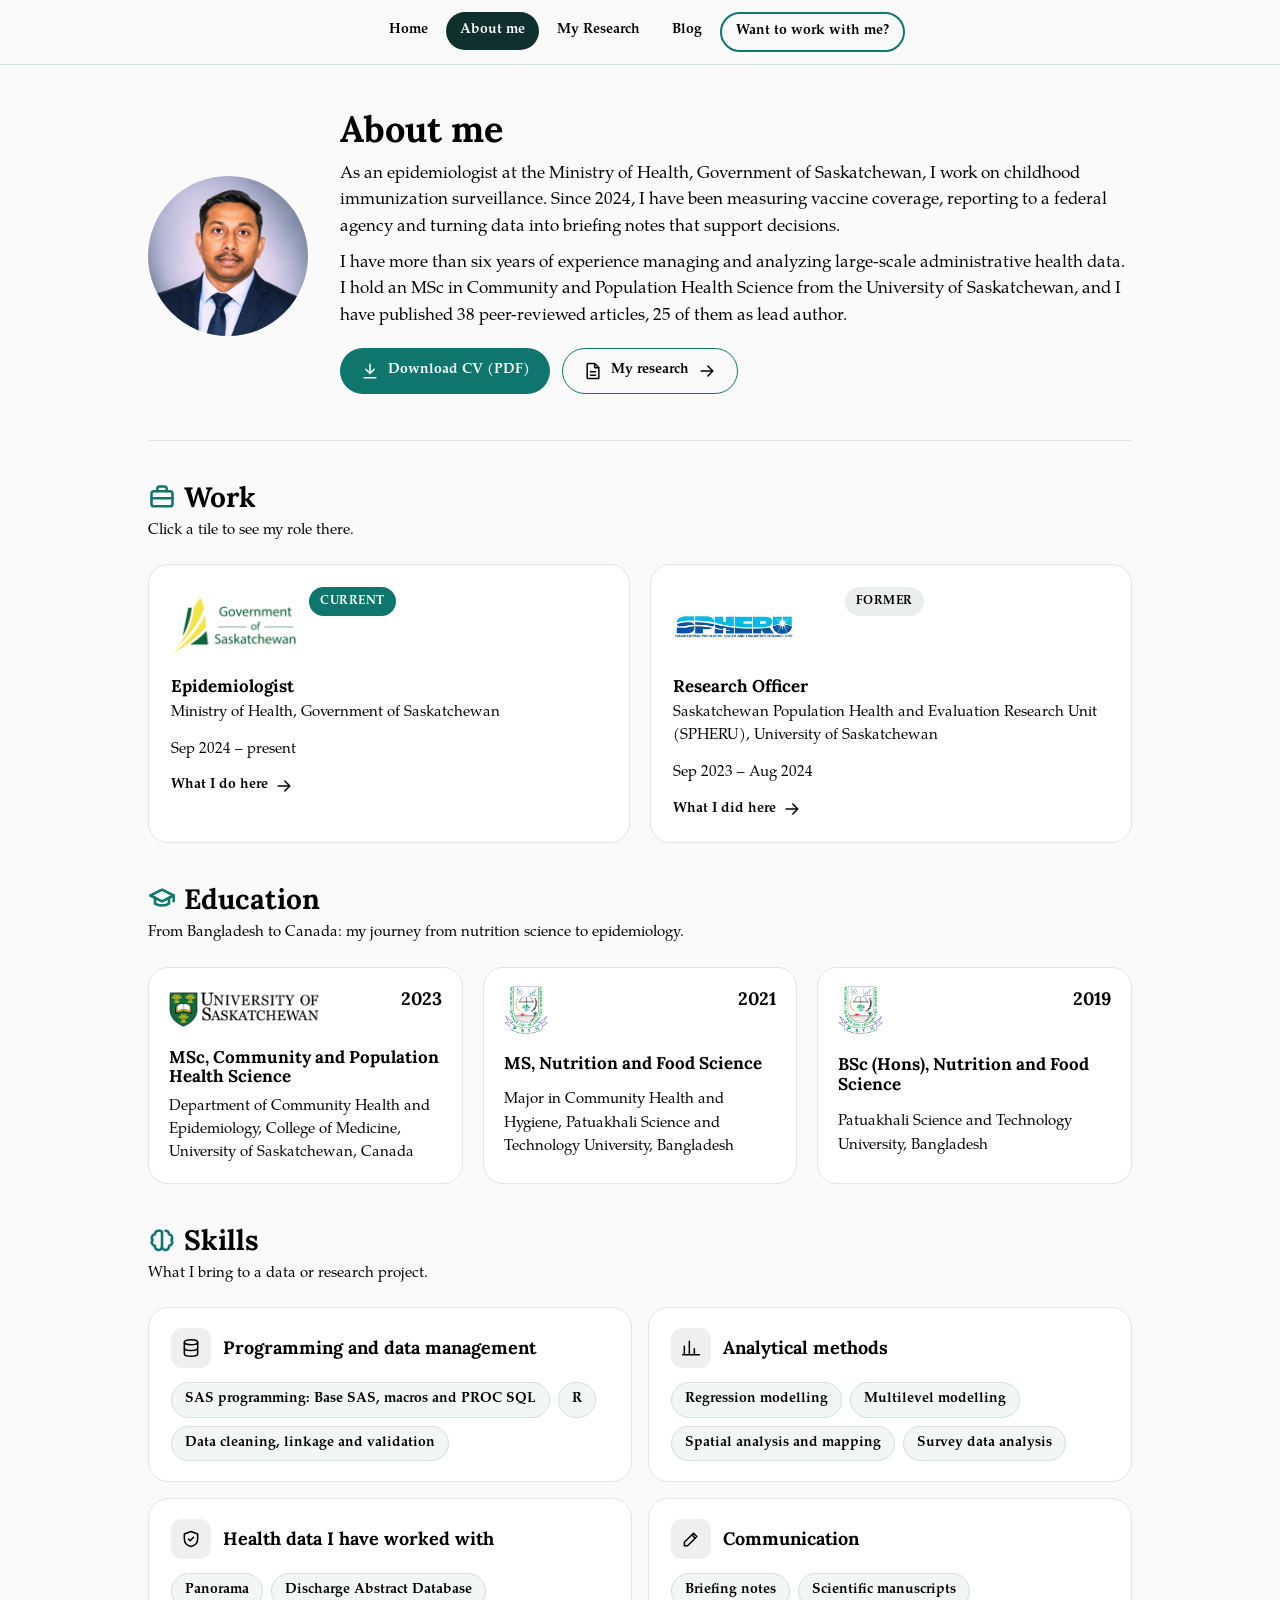
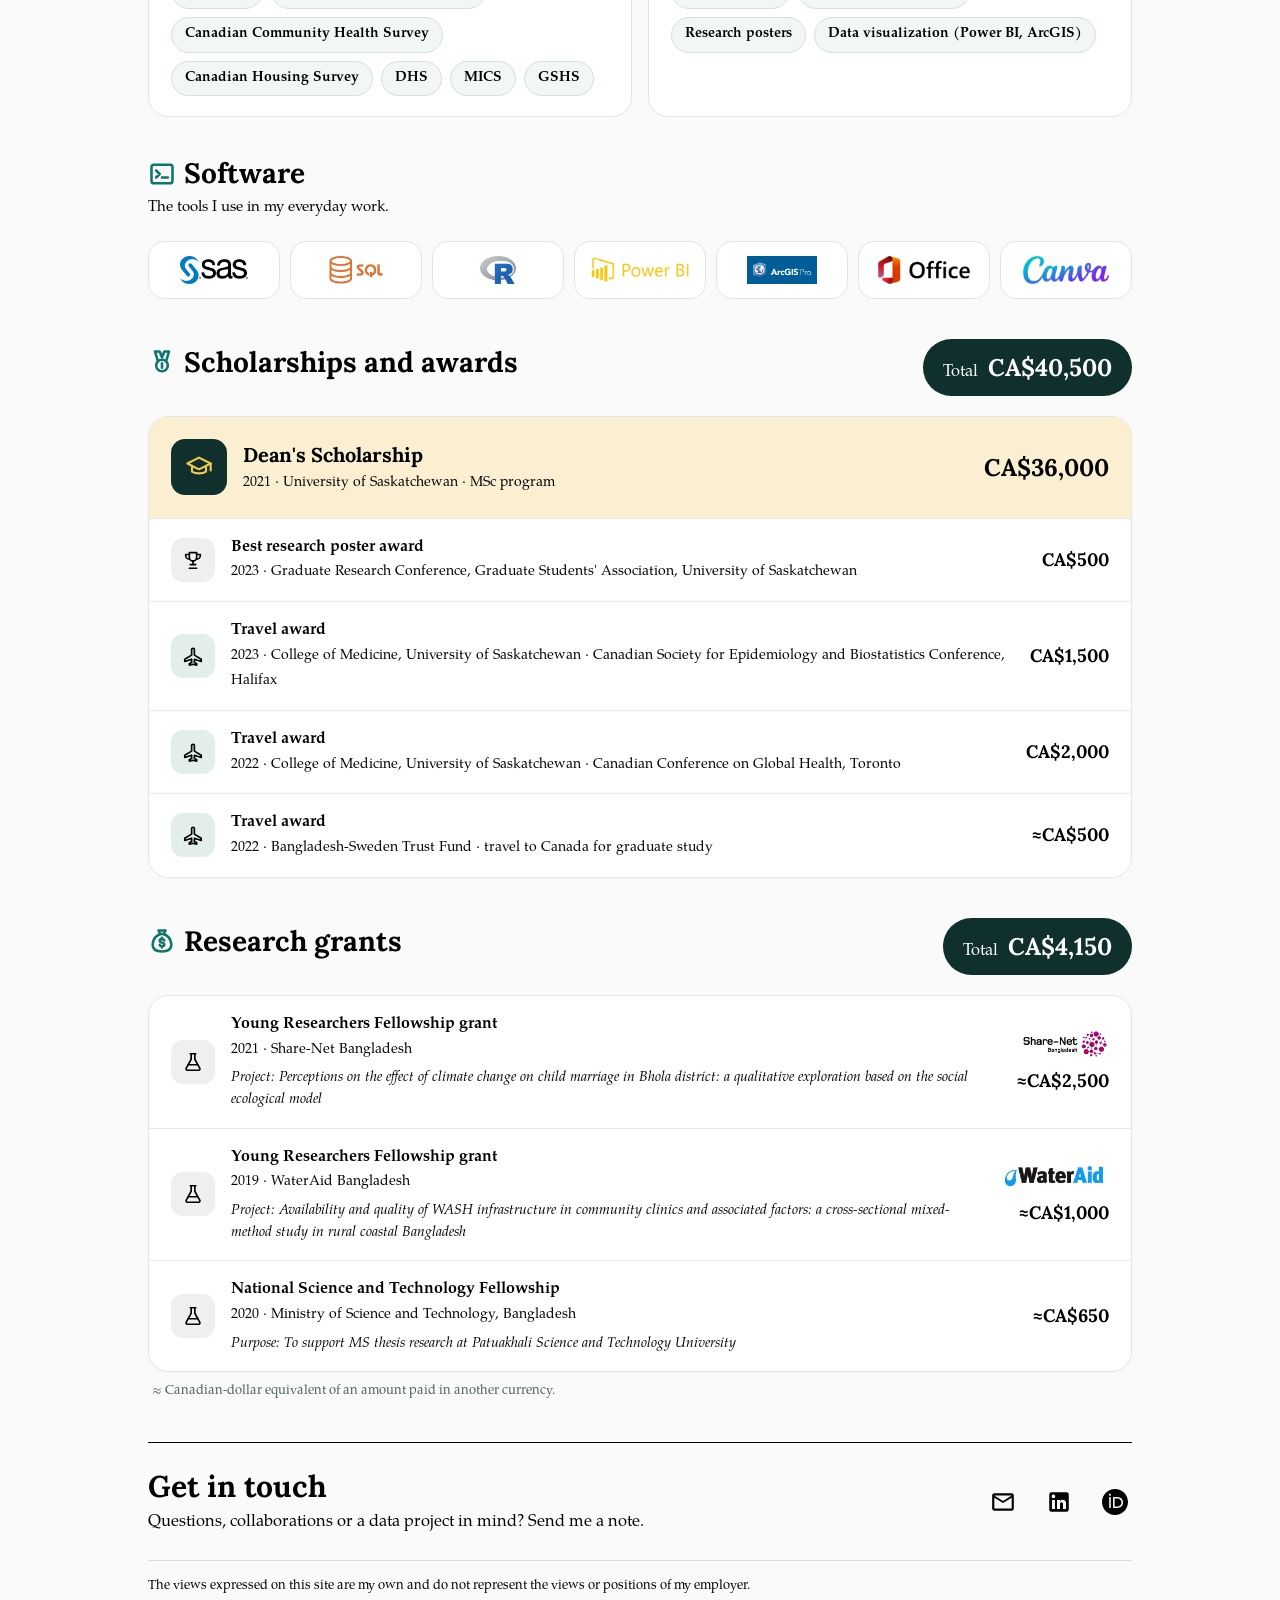
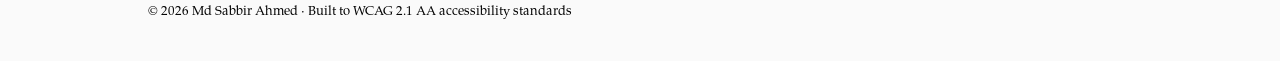
==== about.html @ c6f77a42 "Site-wide text font: Palatino-style (TeX Gyre Pagella, self-hosted); headings stay Lora Co-Authored-" ====
<!doctype html>
<html lang="en">
<head>
<meta charset="utf-8">
<meta name="viewport" content="width=device-width, initial-scale=1">
<title>About me | Md Sabbir Ahmed</title>
<meta name="description" content="About Md Sabbir Ahmed, epidemiologist: education at the University of Saskatchewan, work in public health, skills in SAS and R, awards and grants.">
<link rel="icon" type="image/png" sizes="32x32" href="images/favicon-32.png">
<link rel="apple-touch-icon" href="images/apple-touch-icon.png">
<meta property="og:type" content="website">
<meta property="og:site_name" content="Md Sabbir Ahmed">
<meta property="og:title" content="About me | Md Sabbir Ahmed">
<meta property="og:description" content="About Md Sabbir Ahmed, epidemiologist: education at the University of Saskatchewan, work in public health, skills in SAS and R, awards and grants.">
<meta property="og:image" content="https://episabbir.ca/images/og-card.png">
<meta property="og:image:secure_url" content="https://episabbir.ca/images/og-card.png">
<meta property="og:image:type" content="image/png">
<meta property="og:image:width" content="1200">
<meta property="og:image:height" content="630">
<meta property="og:image:alt" content="About me | Md Sabbir Ahmed">
<meta name="twitter:image" content="https://episabbir.ca/images/og-card.png">
<meta property="og:url" content="https://episabbir.ca/about">
<link rel="canonical" href="https://episabbir.ca/about">
<meta name="twitter:card" content="summary_large_image">
<link rel="stylesheet" href="css/style.css?v=1795467310">
</head>
<body>
<nav class="site-nav" aria-label="Main"><div class="nav-bar"><span class="nav-here">About me</span><button class="menu-toggle" type="button" aria-expanded="false" aria-controls="main-menu"><svg class="icon" viewBox="0 0 24 24" aria-hidden="true"><path d="M4 7h16M4 12h16M4 17h16"/></svg>Menu</button></div><ul id="main-menu"><li><a href="index.html">Home</a></li><li><a href="about.html" aria-current="page">About me</a></li><li><a href="research.html">My Research</a></li><li><a href="blog.html">Blog</a></li><li><a href="work.html" class="cta">Want to work with me?</a></li></ul></nav>
<main>
<div class="wrap">
<section class="summary" aria-labelledby="about-title">
<img src="images/headshot-about.jpg?v=1795467310" alt="Md Sabbir Ahmed">
<div class="summary-text">
<h1 id="about-title">About me</h1>
<p>As an epidemiologist at the Ministry of Health, Government of Saskatchewan, I work on childhood immunization surveillance. Since 2024, I have been measuring vaccine coverage, reporting to a federal agency and turning data into briefing notes that support decisions.</p>
<p>I have more than six years of experience managing and analyzing large-scale administrative health data. I hold an MSc in Community and Population Health Science from the University of Saskatchewan, and I have published 38 peer-reviewed articles, 25 of them as lead author.</p>
<p class="about-btns" style="margin-top:18px"><a class="btn btn-primary" href="files/Md_Sabbir_Ahmed_CV.pdf?v=1795467310" target="_blank" rel="noopener"><svg class="icon" viewBox="0 0 24 24" aria-hidden="true"><path d="M12 4v11M7 10l5 5 5-5M5 20h14"/></svg> Download CV (PDF)</a> <a class="btn btn-outline" href="research.html"><svg class="icon" viewBox="0 0 24 24" aria-hidden="true"><path d="M14 3H6a1 1 0 0 0-1 1v16a1 1 0 0 0 1 1h12a1 1 0 0 0 1-1V8z"/><path d="M14 3v5h5M9 13h6M9 17h6"/></svg> My research <svg class="icon" viewBox="0 0 24 24" aria-hidden="true"><path d="M5 12h14M13 6l6 6-6 6"/></svg></a></p>
</div>
</section>

<section class="section" aria-labelledby="work-title">
<h2 class="section-title brand-title" id="work-title"><svg class="icon" viewBox="0 0 24 24" aria-hidden="true"><rect x="3" y="7" width="18" height="13" rx="2"/><path d="M8 7V5a2 2 0 0 1 2-2h4a2 2 0 0 1 2 2v2"/><path d="M3 13h18"/></svg>Work</h2>
<p class="section-sub">Click a tile to see my role there.</p>
<div class="grid" style="grid-template-columns:repeat(auto-fill,minmax(min(340px,100%),1fr))"><button class="tile" type="button" data-open="dlg-moh">
<div class="tile-top"><span class="logo edu-logo"><span class="fallback">SK</span><img src="images/logos/gov-sk.png" alt="" onerror="this.remove()"></span><span class="status now">Current</span></div>
<div><h3>Epidemiologist</h3><p class="meta" style="margin-top:4px">Ministry of Health, Government of Saskatchewan</p></div>
<p class="meta">Sep 2024 – present</p>
<span class="hint">What I do here <svg class="icon" viewBox="0 0 24 24" aria-hidden="true"><path d="M5 12h14M13 6l6 6-6 6"/></svg></span>
</button><button class="tile" type="button" data-open="dlg-spheru">
<div class="tile-top"><span class="logo edu-logo"><span class="fallback">SPHERU</span><img src="images/logos/spheru.png" alt="" onerror="this.remove()"></span><span class="status past">Former</span></div>
<div><h3>Research Officer</h3><p class="meta" style="margin-top:4px">Saskatchewan Population Health and Evaluation Research Unit (SPHERU), University of Saskatchewan</p></div>
<p class="meta">Sep 2023 – Aug 2024</p>
<span class="hint">What I did here <svg class="icon" viewBox="0 0 24 24" aria-hidden="true"><path d="M5 12h14M13 6l6 6-6 6"/></svg></span>
</button></div>
<dialog id="dlg-moh" aria-labelledby="dlg-moh-t">
<div class="dlg-head"><span class="logo edu-logo dlg-logo"><span class="fallback">SK</span><img src="images/logos/gov-sk.png" alt="" onerror="this.remove()"></span><div><h3 id="dlg-moh-t">Epidemiologist</h3><p>Ministry of Health, Government of Saskatchewan</p></div>
<button class="dlg-close" type="button" data-close aria-label="Close"><svg class="icon" viewBox="0 0 24 24" aria-hidden="true"><path d="M6 6l12 12M18 6 6 18"/></svg></button></div>
<div class="dlg-body"><h4>What I do</h4><ul class="duties"><li><span class="ico"><svg class="icon" viewBox="0 0 24 24" aria-hidden="true"><ellipse cx="12" cy="5" rx="8" ry="3"/><path d="M4 5v14c0 1.7 3.6 3 8 3s8-1.3 8-3V5"/><path d="M4 12c0 1.7 3.6 3 8 3s8-1.3 8-3"/></svg></span><span>Analyze administrative health data from Panorama and other databases, such as the Discharge Abstract Database, for surveillance and reporting in SAS.</span></li><li><span class="ico"><svg class="icon" viewBox="0 0 24 24" aria-hidden="true"><path d="M14 3H6a1 1 0 0 0-1 1v16a1 1 0 0 0 1 1h12a1 1 0 0 0 1-1V8z"/><path d="M14 3v5h5M9 13h6M9 17h6"/></svg></span><span>Write briefing notes and reports on immunization coverage for vaccine-preventable diseases, and submit data to a federal agency.</span></li><li><span class="ico"><svg class="icon" viewBox="0 0 24 24" aria-hidden="true"><path d="M21 12a8 8 0 0 1-11.6 7.1L4 20l1-4.6A8 8 0 1 1 21 12z"/></svg></span><span>Handle data requests from the Minister&#x27;s office, media and external partners.</span></li><li><span class="ico"><svg class="icon" viewBox="0 0 24 24" aria-hidden="true"><path d="M10 13a5 5 0 0 0 7 0l3-3a5 5 0 0 0-7-7l-1 1"/><path d="M14 11a5 5 0 0 0-7 0l-3 3a5 5 0 0 0 7 7l1-1"/></svg></span><span>Oversee external research projects: data extraction, data linkage, data sharing agreements and guidance for data analysts.</span></li><li><span class="ico"><svg class="icon" viewBox="0 0 24 24" aria-hidden="true"><path d="M12 3 4 6v6c0 5 3.5 8 8 9 4.5-1 8-4 8-9V6z"/><path d="m9 12 2 2 4-4"/></svg></span><span>Support the Communicable Disease team with immunization surveillance during public health events and emergencies.</span></li><li><span class="ico"><svg class="icon" viewBox="0 0 24 24" aria-hidden="true"><circle cx="9" cy="8" r="3.5"/><path d="M2.5 20a6.5 6.5 0 0 1 13 0"/><path d="M16 4.5a3.5 3.5 0 0 1 0 7M21.5 20a6.5 6.5 0 0 0-4-6"/></svg></span><span>Lead and work with multidisciplinary teams to deliver the branch&#x27;s workplan.</span></li></ul></div>
</dialog><dialog id="dlg-spheru" aria-labelledby="dlg-spheru-t">
<div class="dlg-head"><span class="logo edu-logo dlg-logo"><span class="fallback">SPHERU</span><img src="images/logos/spheru.png" alt="" onerror="this.remove()"></span><div><h3 id="dlg-spheru-t">Research Officer</h3><p>Saskatchewan Population Health and Evaluation Research Unit (SPHERU), University of Saskatchewan</p></div>
<button class="dlg-close" type="button" data-close aria-label="Close"><svg class="icon" viewBox="0 0 24 24" aria-hidden="true"><path d="M6 6l12 12M18 6 6 18"/></svg></button></div>
<div class="dlg-body"><h4>What I did</h4><ul class="duties"><li><span class="ico"><svg class="icon" viewBox="0 0 24 24" aria-hidden="true"><path d="M4 20V10M10 20V4M16 20v-7M22 20H2"/></svg></span><span>Analyzed survey data and shared findings with researchers, policymakers and the public.</span></li><li><span class="ico"><svg class="icon" viewBox="0 0 24 24" aria-hidden="true"><path d="M4 20h4L19 9l-4-4L4 16z"/><path d="m13 7 4 4"/></svg></span><span>Wrote manuscripts, reports, research briefs and posters.</span></li><li><span class="ico"><svg class="icon" viewBox="0 0 24 24" aria-hidden="true"><path d="M3 11 12 4l9 7"/><path d="M5 10v10h14V10"/></svg></span><span>Analyzed Canadian Housing Survey data in Statistics Canada&#x27;s Research Data Centre, including access, security and vetting requests.</span></li><li><span class="ico"><svg class="icon" viewBox="0 0 24 24" aria-hidden="true"><circle cx="12" cy="12" r="9"/><path d="M3 12h18M12 3c3 3 3 15 0 18M12 3c-3 3-3 15 0 18"/></svg></span><span>Analyzed Mozambique Demographic and Health Survey data for a maternal health project.</span></li><li><span class="ico"><svg class="icon" viewBox="0 0 24 24" aria-hidden="true"><circle cx="12" cy="12" r="9"/><path d="M15 9.5c-.5-1-1.6-1.5-3-1.5-1.7 0-3 .8-3 2s1.3 1.7 3 2 3 .8 3 2-1.3 2-3 2c-1.4 0-2.5-.5-3-1.5M12 6v12"/></svg></span><span>Helped write and submit a CIHR grant application.</span></li><li><span class="ico"><svg class="icon" viewBox="0 0 24 24" aria-hidden="true"><circle cx="9" cy="8" r="3.5"/><path d="M2.5 20a6.5 6.5 0 0 1 13 0"/><path d="M16 4.5a3.5 3.5 0 0 1 0 7M21.5 20a6.5 6.5 0 0 0-4-6"/></svg></span><span>Led a working group and helped steer research decisions with a multidisciplinary team.</span></li></ul><h4>Projects</h4><div style="display:flex;flex-wrap:wrap;gap:8px"><span class="pill pill-blue">Building Back Better</span><span class="pill pill-blue">People, Places, Policies and Prospects: affordable rental housing</span><span class="pill pill-blue">Mozambique-Canada Maternal Health Project</span><span class="pill pill-blue">Long COVID Web (CIHR-funded)</span><span class="pill pill-blue">Mental Health and COVID-19 in Saskatchewan Adults</span><span class="pill pill-blue">Remember Rebuild Saskatchewan</span></div></div>
</dialog>
</section>

<section class="section" style="padding-top:0" aria-labelledby="edu-title">
<h2 class="section-title brand-title" id="edu-title"><svg class="icon" viewBox="0 0 24 24" aria-hidden="true"><path d="M2 9l10-5 10 5-10 5z"/><path d="M6 11v5c3 2 9 2 12 0v-5"/><path d="M22 9v5"/></svg>Education</h2>
<p class="section-sub">From Bangladesh to Canada: my journey from nutrition science to epidemiology.</p>
<div class="grid"><div class="tile">
<span class="logo edu-logo"><span class="fallback">USask</span><img src="images/logos/usask.png" alt="" onerror="this.remove()"></span>
<div><span class="year">2023</span><h3>MSc, Community and Population Health Science</h3></div>
<p class="meta">Department of Community Health and Epidemiology, College of Medicine, University of Saskatchewan, Canada</p>
</div><div class="tile">
<span class="logo edu-logo"><span class="fallback">PSTU</span><img src="images/logos/pstu.png" alt="" onerror="this.remove()"></span>
<div><span class="year">2021</span><h3>MS, Nutrition and Food Science</h3></div>
<p class="meta">Major in Community Health and Hygiene, Patuakhali Science and Technology University, Bangladesh</p>
</div><div class="tile">
<span class="logo edu-logo"><span class="fallback">PSTU</span><img src="images/logos/pstu.png" alt="" onerror="this.remove()"></span>
<div><span class="year">2019</span><h3>BSc (Hons), Nutrition and Food Science</h3></div>
<p class="meta">Patuakhali Science and Technology University, Bangladesh</p>
</div></div>
</section>

<section class="section" style="padding-top:0" aria-labelledby="expert-title">
<h2 class="section-title brand-title" id="expert-title"><svg class="icon" viewBox="0 0 24 24" aria-hidden="true"><path d="M9 4a3 3 0 0 0-3 3 3 3 0 0 0-2 5 3 3 0 0 0 2 5 3 3 0 0 0 6 1V5a3 3 0 0 0-3-1z"/><path d="M15 4a3 3 0 0 1 3 3 3 3 0 0 1 2 5 3 3 0 0 1-2 5 3 3 0 0 1-6 1"/></svg>Skills</h2>
<p class="section-sub">What I bring to a data or research project.</p>
<div class="sk-grid"><div class="sk-group"><div class="sk-head"><span class="ico"><svg class="icon" viewBox="0 0 24 24" aria-hidden="true"><ellipse cx="12" cy="5" rx="8" ry="3"/><path d="M4 5v14c0 1.7 3.6 3 8 3s8-1.3 8-3V5"/><path d="M4 12c0 1.7 3.6 3 8 3s8-1.3 8-3"/></svg></span><h3>Programming and data management</h3></div>
<ul class="sk-tags"><li>SAS programming: Base SAS, macros and PROC SQL</li><li>R</li><li>Data cleaning, linkage and validation</li></ul></div><div class="sk-group"><div class="sk-head"><span class="ico"><svg class="icon" viewBox="0 0 24 24" aria-hidden="true"><path d="M4 20V10M10 20V4M16 20v-7M22 20H2"/></svg></span><h3>Analytical methods</h3></div>
<ul class="sk-tags"><li>Regression modelling</li><li>Multilevel modelling</li><li>Spatial analysis and mapping</li><li>Survey data analysis</li></ul></div><div class="sk-group"><div class="sk-head"><span class="ico"><svg class="icon" viewBox="0 0 24 24" aria-hidden="true"><path d="M12 3 4 6v6c0 5 3.5 8 8 9 4.5-1 8-4 8-9V6z"/><path d="m9 12 2 2 4-4"/></svg></span><h3>Health data I have worked with</h3></div>
<ul class="sk-tags"><li>Panorama</li><li>Discharge Abstract Database</li><li>Canadian Community Health Survey</li><li>Canadian Housing Survey</li><li>DHS</li><li>MICS</li><li>GSHS</li></ul></div><div class="sk-group"><div class="sk-head"><span class="ico"><svg class="icon" viewBox="0 0 24 24" aria-hidden="true"><path d="M4 20h4L19 9l-4-4L4 16z"/><path d="m13 7 4 4"/></svg></span><h3>Communication</h3></div>
<ul class="sk-tags"><li>Briefing notes</li><li>Scientific manuscripts</li><li>Research posters</li><li>Data visualization (Power BI, ArcGIS)</li></ul></div></div>
</section>

<section class="section" style="padding-top:0" aria-labelledby="skills-title">
<h2 class="section-title brand-title" id="skills-title"><svg class="icon" viewBox="0 0 24 24" aria-hidden="true"><rect x="3" y="4" width="18" height="16" rx="2"/><path d="M7 9l3 3-3 3M12 15h5"/></svg>Software</h2>
<p class="section-sub">The tools I use in my everyday work.</p>
<div class="skills"><div class="skill"><span class="logo skill-logo"><span class="fallback">SAS</span><img src="images/logos/sas.png" alt="" onerror="this.remove()"></span><span class="sr-only">SAS</span></div><div class="skill"><span class="logo skill-logo"><span class="fallback">SQL</span><img src="images/logos/sql.png" alt="" onerror="this.remove()"></span><span class="sr-only">SQL</span></div><div class="skill"><span class="logo skill-logo"><span class="fallback">R</span><img src="images/logos/r.png" alt="" onerror="this.remove()"></span><span class="sr-only">R</span></div><div class="skill"><span class="logo skill-logo"><span class="fallback">BI</span><img src="images/logos/powerbi.png" alt="" onerror="this.remove()"></span><span class="sr-only">Power BI</span></div><div class="skill"><span class="logo skill-logo"><span class="fallback">GIS</span><img src="images/logos/arcgis.png" alt="" onerror="this.remove()"></span><span class="sr-only">ArcGIS</span></div><div class="skill"><span class="logo skill-logo"><span class="fallback">MS</span><img src="images/logos/msoffice.png" alt="" onerror="this.remove()"></span><span class="sr-only">Microsoft Office</span></div><div class="skill"><span class="logo skill-logo"><span class="fallback">Ca</span><img src="images/logos/canva.png" alt="" onerror="this.remove()"></span><span class="sr-only">Canva</span></div></div>
</section>

<section class="section" style="padding-top:0" aria-labelledby="awards-title">
<div class="row-head">
<h2 class="section-title brand-title" id="awards-title"><svg class="icon" viewBox="0 0 24 24" aria-hidden="true"><circle cx="12" cy="15" r="5"/><path d="M8.5 11.5L6 3h4l2 5 2-5h4l-2.5 8.5"/><path d="M12 13v4"/></svg>Scholarships and awards</h2>
<span class="total">Total <b>CA$40,500</b></span>
</div>
<ul class="awards"><li class="feature"><span class="award-ico feat-ico"><svg class="icon" viewBox="0 0 24 24" aria-hidden="true"><path d="m2 9 10-5 10 5-10 5z"/><path d="M6 11v5c3 2 9 2 12 0v-5M22 9v6"/></svg></span>
<span class="what"><strong>Dean&#x27;s Scholarship</strong><span>2021 · University of Saskatchewan · MSc program</span></span>
<span class="amt">CA$36,000</span></li><li><span class="award-ico pill pill-mint"><svg class="icon" viewBox="0 0 24 24" aria-hidden="true"><path d="M8 4h8v5a4 4 0 0 1-8 0z"/><path d="M8 6H4v1a4 4 0 0 0 4 4M16 6h4v1a4 4 0 0 1-4 4M12 13v4M8 21h8M9 17h6"/></svg></span>
<span class="what"><strong>Best research poster award</strong><span>2023 · Graduate Research Conference, Graduate Students&#x27; Association, University of Saskatchewan</span></span>
<span class="amt">CA$500</span></li><li><span class="award-ico pill pill-blue"><svg class="icon" viewBox="0 0 24 24" aria-hidden="true"><path d="M21 15.5 13.5 11V5a1.5 1.5 0 0 0-3 0v6L3 15.5V18l7.5-2.5V19L8 20.5V22l4-1 4 1v-1.5L13.5 19v-3.5L21 18z"/></svg></span>
<span class="what"><strong>Travel award</strong><span>2023 · College of Medicine, University of Saskatchewan · Canadian Society for Epidemiology and Biostatistics Conference, Halifax</span></span>
<span class="amt">CA$1,500</span></li><li><span class="award-ico pill pill-blue"><svg class="icon" viewBox="0 0 24 24" aria-hidden="true"><path d="M21 15.5 13.5 11V5a1.5 1.5 0 0 0-3 0v6L3 15.5V18l7.5-2.5V19L8 20.5V22l4-1 4 1v-1.5L13.5 19v-3.5L21 18z"/></svg></span>
<span class="what"><strong>Travel award</strong><span>2022 · College of Medicine, University of Saskatchewan · Canadian Conference on Global Health, Toronto</span></span>
<span class="amt">CA$2,000</span></li><li><span class="award-ico pill pill-blue"><svg class="icon" viewBox="0 0 24 24" aria-hidden="true"><path d="M21 15.5 13.5 11V5a1.5 1.5 0 0 0-3 0v6L3 15.5V18l7.5-2.5V19L8 20.5V22l4-1 4 1v-1.5L13.5 19v-3.5L21 18z"/></svg></span>
<span class="what"><strong>Travel award</strong><span>2022 · Bangladesh-Sweden Trust Fund · travel to Canada for graduate study</span></span>
<span class="amt">≈CA$500</span></li></ul>
</section>

<section class="section" style="padding-top:0" aria-labelledby="grants-title">
<div class="row-head">
<h2 class="section-title brand-title" id="grants-title"><svg class="icon" viewBox="0 0 24 24" aria-hidden="true"><path d="M9 3h6l-1.5 3h-3z"/><path d="M10.5 6C6 8 4 12 4 15.5 4 19 7 21 12 21s8-2 8-5.5C20 12 18 8 13.5 6"/><path d="M14 11.5c-.4-.8-1.2-1.2-2-1.2-1.2 0-2 .7-2 1.5 0 2 4 1.2 4 3.2 0 .8-.9 1.5-2 1.5-.9 0-1.7-.4-2-1.2M12 9.3v1M12 16.5v1"/></svg>Research grants</h2>
<span class="total">Total <b>CA$4,150</b></span>
</div>
<ul class="awards"><li><span class="award-ico pill pill-mint"><svg class="icon" viewBox="0 0 24 24" aria-hidden="true"><path d="M9 3h6M10 3v6L4.5 19a1.5 1.5 0 0 0 1.3 2h12.4a1.5 1.5 0 0 0 1.3-2L14 9V3"/><path d="M7 15h10"/></svg></span>
<span class="what"><strong>Young Researchers Fellowship grant</strong><span>2021 · Share-Net Bangladesh</span>
<span class="proj">Project: Perceptions on the effect of climate change on child marriage in Bhola district: a qualitative exploration based on the social ecological model</span></span>
<span class="amt-col"><img class="grant-logo" src="images/logos/sharenet.png?v=1795467310" alt="Share-Net Bangladesh"><span class="amt">≈CA$2,500</span></span></li><li><span class="award-ico pill pill-mint"><svg class="icon" viewBox="0 0 24 24" aria-hidden="true"><path d="M9 3h6M10 3v6L4.5 19a1.5 1.5 0 0 0 1.3 2h12.4a1.5 1.5 0 0 0 1.3-2L14 9V3"/><path d="M7 15h10"/></svg></span>
<span class="what"><strong>Young Researchers Fellowship grant</strong><span>2019 · WaterAid Bangladesh</span>
<span class="proj">Project: Availability and quality of WASH infrastructure in community clinics and associated factors: a cross-sectional mixed-method study in rural coastal Bangladesh</span></span>
<span class="amt-col"><img class="grant-logo" src="images/logos/wateraid.png?v=1795467310" alt="WaterAid"><span class="amt">≈CA$1,000</span></span></li><li><span class="award-ico pill pill-mint"><svg class="icon" viewBox="0 0 24 24" aria-hidden="true"><path d="M9 3h6M10 3v6L4.5 19a1.5 1.5 0 0 0 1.3 2h12.4a1.5 1.5 0 0 0 1.3-2L14 9V3"/><path d="M7 15h10"/></svg></span>
<span class="what"><strong>National Science and Technology Fellowship</strong><span>2020 · Ministry of Science and Technology, Bangladesh</span>
<span class="proj">Purpose: To support MS thesis research at Patuakhali Science and Technology University</span></span>
<span class="amt-col"><span class="amt">≈CA$650</span></span></li></ul>
<p style="font-size:13px;color:var(--muted);margin:10px 4px 0">≈ Canadian-dollar equivalent of an amount paid in another currency.</p>
</section>




</div>
</main>
<footer class="contact" id="contact">
<div class="wrap">
<div>
<h2>Get in touch</h2>
<p>Questions, collaborations or a data project in mind? Send me a note.</p>
</div>
<div class="contact-links">
<a class="icon-only" href="mailto:sabbir.epidemiologist@gmail.com" aria-label="Email me: sabbir.epidemiologist@gmail.com" title="sabbir.epidemiologist@gmail.com"><svg class="brand-ic" viewBox="0 0 24 24" fill="currentColor" aria-hidden="true"><path d="M22 6c0-1.1-.9-2-2-2H4c-1.1 0-2 .9-2 2v12c0 1.1.9 2 2 2h16c1.1 0 2-.9 2-2zm-2 0-8 5-8-5zm0 12H4V8l8 5 8-5z"/></svg></a>
<a class="icon-only" href="https://www.linkedin.com/in/sabbirepidemiologist/" aria-label="LinkedIn profile" title="LinkedIn" target="_blank" rel="noopener"><svg class="brand-ic" viewBox="0 0 24 24" fill="currentColor" aria-hidden="true"><path d="M19 3a2 2 0 0 1 2 2v14a2 2 0 0 1-2 2H5a2 2 0 0 1-2-2V5a2 2 0 0 1 2-2zm-.5 15.5v-5.3a3.26 3.26 0 0 0-3.26-3.26c-.85 0-1.84.52-2.32 1.3v-1.11h-2.79v8.37h2.79v-4.93c0-.77.62-1.4 1.39-1.4a1.4 1.4 0 0 1 1.4 1.4v4.93zM6.88 8.56a1.68 1.68 0 0 0 1.68-1.68c0-.93-.75-1.69-1.68-1.69a1.69 1.69 0 0 0-1.69 1.69c0 .93.76 1.68 1.69 1.68m1.39 9.94v-8.37H5.5v8.37z"/></svg></a>
<a class="icon-only" href="https://orcid.org/0000-0002-7663-2181" aria-label="ORCID profile" title="ORCID" target="_blank" rel="noopener"><svg class="brand-ic" viewBox="0 0 24 24" fill="currentColor" aria-hidden="true"><path d="M12 0C5.372 0 0 5.372 0 12s5.372 12 12 12 12-5.372 12-12S18.628 0 12 0M7.369 4.378c.525 0 .947.431.947.947s-.422.947-.947.947a.95.95 0 0 1-.947-.947c0-.525.422-.947.947-.947m-.722 3.038h1.444v10.041H6.647zm3.562 0h3.9c3.712 0 5.344 2.653 5.344 5.025 0 2.578-2.016 5.025-5.325 5.025h-3.919zm1.444 1.303v7.444h2.297c3.272 0 4.022-2.484 4.022-3.722 0-2.016-1.284-3.722-4.097-3.722z"/></svg></a>
</div>
<div class="small-print footnotes">
<p>The views expressed on this site are my own and do not represent the views or positions of my employer.</p>
<p>© 2026 Md Sabbir Ahmed · Built to WCAG 2.1 AA accessibility standards</p>
</div>
</div>
</footer>
<script>
document.querySelectorAll('[data-open]').forEach(function(b){
  b.addEventListener('click',function(){document.getElementById(b.dataset.open).showModal();});
});
document.querySelectorAll('dialog').forEach(function(d){
  d.querySelector('[data-close]').addEventListener('click',function(){d.close();});
  d.addEventListener('click',function(e){if(e.target===d)d.close();});
});
</script>
<script>
(function(){var b=document.querySelector('.menu-toggle'),n=document.querySelector('.site-nav');
if(b){b.addEventListener('click',function(){var o=n.classList.toggle('open');b.setAttribute('aria-expanded',o?'true':'false');});}})();
</script>
</body>
</html>
---- css/style.css ----
/* sabbirepi.ca shared styles */
@import url('https://fonts.googleapis.com/css2?family=Lora:ital,wght@0,400..700;1,400..700&display=swap');

:root{
  --ink:#10302e;
  --muted:#4a5f5c;
  --ground:#f5f8f7;
  --card:#ffffff;
  --line:#d3e0dd;
  --accent:#0f766e;
  --accent-dark:#0b5a54;
  --peach:#fbefd2;
  --mint:#dff1ee;
  --teal:#0b5a54;
  --navy-2:#1d4a46;
  --radius:20px;
}
*{box-sizing:border-box}
html{scroll-behavior:smooth}
body{margin:0;font-family:'TeX Gyre Pagella','Palatino Linotype',Palatino,'Book Antiqua',Georgia,serif;color:#000;background:var(--ground);line-height:1.55}
img{max-width:100%;display:block}
a{color:#000}
a:hover{color:#000}
h1,h2,h3{font-family:'Lora',Georgia,serif;line-height:1.15;margin:0}
.wrap{max-width:1180px;margin:0 auto;padding:0 28px}
.section{padding:40px 0}
.section-title{font-size:34px;font-weight:700;margin-bottom:6px}
.section-sub{margin:0 0 22px;color:#000;font-size:16px}
.row-head{display:flex;flex-wrap:wrap;justify-content:space-between;align-items:baseline;gap:8px 16px;margin-bottom:20px}
.row-head .section-title{margin:0}

/* nav */
.site-nav{position:sticky;top:0;z-index:20;background:rgba(245,248,247,.94);backdrop-filter:blur(8px);border-bottom:1px solid var(--line)}
.site-nav ul{list-style:none;margin:0 auto;padding:12px 20px;max-width:1180px;display:flex;flex-wrap:wrap;justify-content:center;gap:4px}
.site-nav a{display:block;padding:9px 16px;border-radius:999px;color:#000;text-decoration:none;font-weight:500;font-size:15px}
.site-nav a:hover{background:#e3eeec;color:#000}
.site-nav a[aria-current="page"]{background:var(--ink);color:#fff}
.site-nav a.cta{border:2px solid var(--accent);color:#000;padding:7px 14px}
.site-nav a.cta:hover{background:var(--accent);color:#fff}

/* buttons, pills */
.btn{display:inline-flex;align-items:center;gap:8px;padding:13px 22px;border-radius:999px;font-weight:700;font-size:15px;text-decoration:none;border:0;cursor:pointer;font-family:inherit}
.btn-primary{background:var(--accent);color:#fff}
.btn-primary:hover{background:var(--accent-dark);color:#fff}
.btn-soft{background:#e3eeec;color:#000}
.btn-soft:hover{background:#d3e6e2;color:#000}
.pill{display:inline-block;font-weight:700;font-size:13px;padding:5px 12px;border-radius:999px}
.pill-peach{background:var(--peach);color:#000}
.pill-mint{background:var(--mint);color:#000}
.pill-blue{background:#e3eeec;color:#000}
.icon{width:20px;height:20px;flex:none;stroke:currentColor;fill:none;stroke-width:1.8;stroke-linecap:round;stroke-linejoin:round}

/* hero */
.hero{display:flex;flex-wrap:wrap;align-items:center;gap:36px;background:var(--card);border-radius:28px;padding:44px 48px;margin-top:28px}
.hero-text{flex:3 1 460px;min-width:0}
.hero h1{font-size:54px;font-weight:800;letter-spacing:-.02em;margin:16px 0 18px}
.hero h1 span{color:#000}
.hero p{margin:0 0 26px;font-size:18px;color:#000;max-width:620px}
.hero-photo{flex:2 1 280px;display:flex;justify-content:center}
.hero-photo img{width:300px;aspect-ratio:1;border-radius:22px;border:2px solid var(--accent);object-fit:cover}

/* cards */
.grid{display:grid;gap:20px;grid-template-columns:repeat(auto-fill,minmax(min(280px,100%),1fr))}
.card{background:var(--card);border-radius:var(--radius);overflow:hidden;text-decoration:none;color:#000;display:flex;flex-direction:column}
.card:hover{color:#000;box-shadow:0 6px 22px rgba(16,48,46,.08)}
.post-img{height:150px;display:flex;align-items:center;justify-content:center;font-size:14px}
.card-body{padding:20px 22px 22px}
.card-body h3{font-size:21px;font-weight:700;margin:12px 0 8px}
.card-body p{margin:0;font-size:14px;color:#000}

/* facebook */
.fb-band{background:var(--peach);border-radius:28px;padding:32px;display:flex;flex-wrap:wrap;gap:28px;align-items:flex-start}
.fb-text{flex:1 1 320px;min-width:0}
.fb-text h2{font-size:30px;color:#000;margin-bottom:10px}
.fb-text p{margin:0 0 20px;color:#000;font-size:16px}
.fb-frame{flex:1 1 360px;min-width:0;max-width:500px;background:#fff;border-radius:18px;overflow:hidden}
.fb-frame iframe{display:block;width:100%;height:520px;border:0}

/* contact footer */
.contact{background:var(--ink);color:#eaf2f0;margin:40px auto 28px;max-width:1124px;width:calc(100% - 56px);border-radius:28px}
.contact .wrap{padding-left:40px;padding-right:40px}
@media (max-width:640px){.contact{width:calc(100% - 32px)}.contact .wrap{padding-left:22px;padding-right:22px}}
.contact .wrap{padding-top:40px;padding-bottom:40px;display:flex;flex-wrap:wrap;justify-content:space-between;align-items:center;gap:24px}
.contact h2{font-size:30px;color:#fff;margin-bottom:6px}
.contact p{margin:0;color:#c6dbd8}
.contact-links{display:flex;flex-wrap:wrap;gap:12px}
.contact-links a{display:inline-flex;align-items:center;gap:10px;background:#1d4a46;color:#fff;text-decoration:none;padding:12px 18px;border-radius:999px;font-weight:500}
.contact-links a:hover{background:#245a55;color:#fff}
.contact-links a.icon-only{width:56px;height:56px;padding:0;justify-content:center;border-radius:50%}
.contact-links a.icon-only svg{width:24px;height:24px}
.contact-links a.icon-only .logo{width:30px;height:30px;background:transparent;border-radius:0;overflow:visible}
.contact-links a.icon-only .logo img{background:transparent;padding:0}
.contact-links a.icon-only .logo .fallback{display:none}
.small-print{width:100%;font-size:13px;color:#9fbdb8}
.footnotes{border-top:1px solid #1d4a46;padding-top:16px;display:flex;flex-direction:column;gap:6px}
.footnotes p{margin:0;color:#f2c94c;font-size:13px}
.footnotes a{color:#c6dbd8}

/* logo slot: shows the image if the file exists, otherwise the text badge */
.logo{position:relative;width:64px;height:64px;flex:none;border-radius:14px;background:#eaf2f0;display:flex;align-items:center;justify-content:center;overflow:hidden}
.logo .fallback{font-family:'Lora',Georgia,serif;font-weight:800;font-size:15px;color:#000;text-align:center;line-height:1.05;padding:4px}
.logo img{position:absolute;inset:0;width:100%;height:100%;object-fit:contain;background:#fff;padding:6px}
.logo.sm{width:28px;height:28px;border-radius:7px}
.logo.sm .fallback{font-size:10px}
.logo.sm img{padding:2px}

/* tiles (about page) */
.tile{background:var(--card);border-radius:var(--radius);padding:22px;display:flex;flex-direction:column;gap:14px;border:2px solid transparent;text-align:left;font:inherit;color:#000}
.tile h3{font-size:19px;font-weight:700}
.tile .meta{margin:0;color:#000;font-size:15px}
.tile .year{font-family:'Lora',Georgia,serif;font-weight:800;font-size:22px;color:#000}
button.tile{cursor:pointer;width:100%}
button.tile:hover{border-color:var(--accent)}
.tile .hint{display:inline-flex;align-items:center;gap:6px;font-size:14px;font-weight:700;color:#000}

.summary{background:var(--card);border-radius:28px;padding:36px 40px;display:flex;flex-wrap:wrap;gap:32px;align-items:center;margin-top:28px}
.summary img{width:150px;aspect-ratio:1;border-radius:50%;object-fit:cover;border:2px solid var(--accent)}
.summary-text{flex:1 1 480px;min-width:0}
.summary h1{font-size:42px;font-weight:800;margin-bottom:12px}
.summary p{margin:0 0 10px;font-size:17px;color:#000}

/* awards */
.awards{list-style:none;margin:0;padding:0;background:var(--card);border-radius:var(--radius);overflow:hidden}
.awards li{display:flex;align-items:center;gap:16px;padding:16px 22px;border-bottom:1px solid #e1ebe9}
.awards li:last-child{border-bottom:0}
.award-ico{width:44px;height:44px;border-radius:12px;display:flex;align-items:center;justify-content:center;flex:none}
.award-ico .icon{width:22px;height:22px}
.awards .what{flex:1 1 auto;min-width:0}
.awards .what strong{display:block;font-size:16px}
.awards .what span{font-size:14px;color:#000}
.awards .amt{font-family:'Lora',Georgia,serif;font-weight:700;font-size:18px;white-space:nowrap}
.total{display:inline-flex;align-items:baseline;gap:10px;background:var(--ink);color:#fff;border-radius:999px;padding:10px 20px}
.total b{font-family:'Lora',Georgia,serif;font-size:24px}

/* software */
.skills{display:grid;gap:14px;grid-template-columns:repeat(auto-fill,minmax(min(150px,100%),1fr))}
.skill{background:var(--card);border-radius:16px;padding:16px;display:flex;align-items:center;gap:12px;font-weight:700}
.skill .logo{width:44px;height:44px;border-radius:10px}
.skill .logo .fallback{font-size:12px}

/* dialog */
dialog{border:0;border-radius:24px;padding:0;max-width:620px;width:calc(100% - 32px);color:#000}
dialog::backdrop{background:rgba(16,48,46,.55)}
.dlg-head{display:flex;gap:16px;align-items:center;padding:24px 26px 16px;border-bottom:1px solid #e1ebe9}
.dlg-head h3{font-size:22px}
.dlg-head p{margin:2px 0 0;color:#000;font-size:14px}
.dlg-close{margin-left:auto;align-self:flex-start;width:44px;height:44px;border-radius:50%;border:0;background:#eaf2f0;cursor:pointer;display:flex;align-items:center;justify-content:center;color:#000}
.dlg-body{padding:18px 26px 26px}
.dlg-body h4{margin:6px 0 10px;font-size:13px;letter-spacing:.06em;text-transform:uppercase;color:#000}
.duties{list-style:none;margin:0 0 12px;padding:0;display:flex;flex-direction:column;gap:12px}
.duties li{display:flex;gap:12px;align-items:flex-start;font-size:15px}
.duties .ico{width:36px;height:36px;border-radius:10px;background:var(--mint);color:#000;display:flex;align-items:center;justify-content:center;flex:none}

/* research */
.stats{display:flex;flex-wrap:wrap;gap:12px;margin:18px 0 22px}
.stat{flex:1 1 140px;background:var(--ink);color:#fff;border-radius:18px;padding:16px 20px}
.stat b{display:block;font-family:'Lora',Georgia,serif;font-size:36px;line-height:1.1}
.stat span{font-size:14px;color:#c6dbd8}
.papers{display:grid;gap:20px;grid-template-columns:repeat(auto-fill,minmax(min(260px,100%),1fr))}
.paper{background:#fff;border:1px solid var(--line);border-radius:6px;text-decoration:none;color:#000;display:flex;flex-direction:column;box-shadow:0 1px 2px rgba(16,48,46,.06);transition:transform .15s, box-shadow .15s;}
.paper:hover{transform:translateY(-3px);box-shadow:0 10px 24px rgba(16,48,46,.12);color:#000}
.paper-thumb{height:160px;overflow:hidden;background:#fff;border-bottom:1px solid var(--line);border-radius:6px 6px 0 0}
.paper-thumb img{width:100%;height:100%;object-fit:cover;object-position:top}
.paper-top{background:var(--ink);color:#fff;padding:9px 14px;display:flex;justify-content:space-between;gap:10px;font-size:12px}
.paper-top .j{font-weight:700;letter-spacing:.02em;overflow:hidden;text-overflow:ellipsis;white-space:nowrap}
.paper-body{padding:16px 16px 12px;flex:1;display:flex;flex-direction:column;gap:10px}
.paper-body .kind{font-size:11px;letter-spacing:.08em;text-transform:uppercase;color:#000}
.paper-body h3{font-family:'TeX Gyre Pagella','Palatino Linotype',Palatino,'Book Antiqua',Georgia,serif;font-weight:700;font-size:15px;line-height:1.35;display:-webkit-box;-webkit-line-clamp:4;-webkit-box-orient:vertical;overflow:hidden}
.paper-body .auth{font-size:12.5px;color:#000;margin:0}
.paper-body .auth b{color:#000}
.faux{display:flex;flex-direction:column;gap:5px;margin-top:auto;padding-top:8px}
.faux i{display:block;height:5px;border-radius:3px;background:#e6efed}
.faux i:nth-child(2){width:92%}.faux i:nth-child(3){width:96%}.faux i:nth-child(4){width:70%}
.paper-foot{border-top:1px solid #e1ebe9;padding:10px 16px;display:flex;justify-content:space-between;align-items:center;gap:8px;font-size:13px}
.paper-foot .read{font-weight:700;color:#000;display:inline-flex;align-items:center;gap:4px}
.lead{background:var(--peach);color:#000;font-weight:700;font-size:11px;padding:3px 9px;border-radius:999px}
.filters{display:flex;flex-wrap:wrap;gap:8px;margin-bottom:18px}
.filters button{font:inherit;font-size:14px;font-weight:700;border:2px solid var(--line);background:#fff;color:#000;padding:8px 16px;border-radius:999px;cursor:pointer}
.filters button[aria-pressed="true"]{background:var(--ink);border-color:var(--ink);color:#fff}

@media (max-width:640px){
  .hero{padding:28px 22px}
  .hero h1{font-size:38px}
  .summary{padding:26px 22px}
  .summary h1{font-size:32px}
  .section-title{font-size:28px}
  .fb-band{padding:22px}
}

/* slim facebook strip (soft teal) */
.fb-strip{display:flex;flex-wrap:wrap;align-items:center;gap:14px 18px;background:#dff1ee;border-radius:20px;padding:18px 24px;text-decoration:none;color:#000}
.fb-strip:hover{color:#000;background:#d3ebe7}
.fb-logo{width:48px;height:48px;border-radius:12px;background:#fff}
.fb-logo .fallback{color:#000;display:flex}
.fb-logo img{padding:0;background:transparent}
.fb-strip-text{flex:1 1 300px;display:flex;flex-direction:column;gap:2px}
.fb-strip-text strong{font-size:18px}
.fb-strip-text span{font-size:15px;color:#000}
.fb-strip-cta{display:inline-flex;align-items:center;gap:8px;background:#0f766e;color:#fff;padding:11px 20px;border-radius:999px;font-weight:700;font-size:15px}
.papers.three{grid-template-columns:repeat(auto-fill,minmax(min(300px,100%),1fr))}

/* education logos: wider slot so wordmarks fit */
.edu-logo{width:100%;max-width:240px;height:76px;border-radius:10px;justify-content:flex-start;background:#fff}
.edu-logo img{padding:0;object-position:left center;background:#fff}
.dlg-logo{width:150px;max-width:150px;height:62px;flex:none}
.tile-top{display:flex;justify-content:space-between;align-items:flex-start;gap:12px}
.status{flex:none;font-size:12px;font-weight:700;letter-spacing:.04em;text-transform:uppercase;padding:5px 11px;border-radius:999px}
.status.now{background:var(--mint);color:#000}
.status.past{background:#eceeed;color:#000}
.edu-logo img[src*="spheru"]{width:76%;right:auto}
.awards .what .proj{display:block;margin-top:6px;font-size:14px;color:#000;font-style:italic}
.awards .what .report{display:inline-flex;align-items:center;gap:5px;margin-top:6px;font-size:14px;font-weight:700}
.awards .what .report .icon{width:16px;height:16px}
.awards li.feature{background:var(--peach);padding:22px}
.awards li.feature .what strong{font-size:20px;font-family:'Lora',Georgia,serif}
.awards li.feature .amt{font-size:24px;color:#000}
.feat-ico{width:56px;height:56px;border-radius:14px;background:#10302e;color:#f2c94c}
.feat-ico .icon{width:28px;height:28px}
.badge-top{display:inline-block;width:max-content;margin-bottom:6px;font-size:11px;font-weight:700;letter-spacing:.06em;text-transform:uppercase;background:#10302e;color:#f2c94c;padding:4px 10px;border-radius:999px}
.awards .what .badge-top{color:#f2c94c;font-size:11px}
.skills{grid-template-columns:repeat(auto-fill,minmax(min(170px,100%),1fr))}
.skill{flex-direction:column;align-items:stretch;gap:12px;text-align:center;font-size:15px}
.skill .skill-logo{width:100%;height:64px;border-radius:10px;background:#fff}
.skill .skill-logo img{padding:4px;object-position:center}
.sr-only{position:absolute;width:1px;height:1px;padding:0;margin:-1px;overflow:hidden;clip:rect(0,0,0,0);white-space:nowrap;border:0}
.skill{padding:14px}
.skills{grid-template-columns:repeat(auto-fill,minmax(min(140px,100%),1fr))}
.skill .skill-logo{height:46px}.skill .skill-logo img{padding:6px 10px}
.sk-grid{display:grid;gap:16px;grid-template-columns:repeat(auto-fill,minmax(min(420px,100%),1fr))}
@media (max-width:640px){.sk-grid{grid-template-columns:1fr}}
.sk-group{background:#fff;border-radius:var(--radius);padding:20px 22px}
.sk-head{display:flex;align-items:center;gap:12px;margin-bottom:14px}
.sk-head .ico{width:40px;height:40px;border-radius:11px;background:var(--mint);color:#000;display:flex;align-items:center;justify-content:center;flex:none}
.sk-head h3{font-size:18px}
.sk-tags{list-style:none;margin:0;padding:0;display:flex;flex-wrap:wrap;gap:8px}
.sk-tags li{background:#f2f6f5;border:1px solid var(--line);border-radius:999px;padding:6px 13px;font-size:14px;font-weight:500}
.scholar-btn{display:inline-flex;align-items:center;gap:14px;background:#fff;border:2px solid var(--line);border-radius:999px;padding:10px 22px 10px 18px;text-decoration:none;color:#000;font-weight:700;font-size:15px}
.scholar-btn:hover{border-color:var(--accent);color:#000}
.scholar-btn img{height:26px;width:auto}
.scholar-btn span{display:inline-flex;align-items:center;gap:6px;border-left:1px solid var(--line);padding-left:14px}
.scholar-btn .icon{width:16px;height:16px}
.summary .scholar-btn img{width:auto;height:26px;aspect-ratio:auto;border:0;border-radius:0;object-fit:contain}
.lead-toggle{display:inline-flex;align-items:center;gap:10px;font-size:15px;font-weight:500;cursor:pointer;margin:2px 0 6px}
.lead-toggle input{width:20px;height:20px;accent-color:var(--accent)}
.filter-count{margin:4px 0 18px;color:#000;font-size:14px}
.role-lead{background:var(--peach);color:#000}
.role-senior{background:var(--mint);color:#000}
.role-co{background:#eceeed;color:#000}
/* blog */
.feature-post{display:flex;flex-wrap:wrap;background:#fff;border-radius:28px;overflow:hidden;text-decoration:none;color:#000}
.feature-post:hover{color:#000;box-shadow:0 8px 26px rgba(16,48,46,.1)}
.feature-img{flex:1 1 420px;min-height:300px;display:flex;align-items:center;justify-content:center;font-size:15px}
.feature-body{flex:1 1 380px;padding:36px 40px;display:flex;flex-direction:column;gap:14px;justify-content:center}
.feature-body h2{font-size:34px;font-weight:800}
.excerpt{margin:0;color:#000;font-size:16px}
.card-body .excerpt{font-size:15px;margin:0 0 10px}
.meta-line{margin:0;color:#000;font-size:14px}
.blog-filters{margin-bottom:22px}
/* work with me */
.svc-grid{display:grid;gap:16px;grid-template-columns:repeat(auto-fill,minmax(min(300px,100%),1fr))}
.svc{background:#fff;border-radius:var(--radius);padding:24px}
.svc .ico{width:44px;height:44px;border-radius:12px;background:var(--mint);color:#000;display:flex;align-items:center;justify-content:center;margin-bottom:14px}
.svc h3{font-size:19px;margin-bottom:8px}
.svc p{margin:0;color:#000;font-size:15px}
.steps{list-style:none;margin:0;padding:0;display:grid;gap:16px;grid-template-columns:repeat(auto-fill,minmax(min(250px,100%),1fr))}
.steps li{background:#fff;border-radius:var(--radius);padding:22px;display:flex;gap:14px;align-items:flex-start}
.steps .num{flex:none;width:36px;height:36px;border-radius:50%;background:var(--ink);color:#f2c94c;font-family:'Lora',Georgia,serif;font-weight:800;display:flex;align-items:center;justify-content:center}
.steps h3{font-size:17px;margin-bottom:4px}
.steps p{margin:0;color:#000;font-size:14px}
.indep{margin:8px 0 0;padding:16px 20px;background:var(--peach);border-radius:16px;color:#000;font-size:14px}
.site-nav a.cta[aria-current="page"]{background:var(--ink);border-color:var(--ink);color:#fff}
.offer-grid{display:grid;gap:20px;grid-template-columns:repeat(auto-fill,minmax(min(380px,100%),1fr))}
@media (max-width:640px){.offer-grid{grid-template-columns:1fr}}
.offer{background:#fff;border-radius:24px;padding:30px;display:flex;flex-direction:column;gap:14px;align-items:flex-start}
.offer .ico{width:52px;height:52px;border-radius:14px;background:var(--mint);color:#000;display:flex;align-items:center;justify-content:center}
.offer .ico .icon{width:26px;height:26px}
.offer h2{font-size:26px}
.offer p{margin:0;color:#000;font-size:16px}
.mini-steps{margin:0;padding-left:20px;color:#000;font-size:15px;display:flex;flex-direction:column;gap:4px}
.offer .btn{margin-top:auto}
.indep{text-align:center}
.indep{display:flex;align-items:center;justify-content:center;gap:8px}
.indep .icon{width:18px;height:18px;color:#000;flex:none}
.soon{background:#fff;border-radius:28px;padding:60px 32px;text-align:center;display:flex;flex-direction:column;align-items:center;gap:12px}
.soon-ico{width:72px;height:72px;border-radius:20px;background:var(--mint);color:#000;display:flex;align-items:center;justify-content:center}
.soon-ico .icon{width:36px;height:36px}
.soon h2{font-size:32px}
.soon p{margin:0;color:#000;font-size:17px}
/* blog images + post pages */
.post-img,.feature-img,.post-hero{position:relative;overflow:hidden;display:flex;align-items:center;justify-content:center}
.post-img .icon,.feature-img .icon,.post-hero .icon{width:40px;height:40px;opacity:.55}
.post-img img,.feature-img img,.post-hero img{position:absolute;inset:0;width:100%;height:100%;object-fit:cover}
.post{background:#fff;border-radius:28px;padding:36px 48px 44px;margin-top:28px;max-width:860px;margin-left:auto;margin-right:auto}
.post h1{font-size:40px;font-weight:800;margin:14px 0 8px;line-height:1.15}
.post .back{display:inline-flex;align-items:center;gap:6px;font-weight:700;font-size:15px;text-decoration:none;margin-bottom:18px}
.post .back .icon{transform:rotate(180deg)}
.post-hero{aspect-ratio:16/9;border-radius:20px;margin:22px 0 8px}
.post-body{font-size:18px;line-height:1.7}
.post-body h2{font-size:24px;margin:28px 0 8px}
.post-body p{margin:0 0 14px}
.post-body ul{margin:0 0 14px;padding-left:24px}
.post-body li{margin-bottom:6px}
.post-body .sources{font-size:15px;line-height:1.55;color:#000}
.empty-note{background:#fff;border-radius:16px;padding:18px 22px;color:#000;margin:0 0 18px}
@media (max-width:640px){.post{padding:24px 20px 30px}.post h1{font-size:30px}}
.post .back{display:flex;width:max-content}

/* ---------- mobile ---------- */
.nav-bar{display:none}
.menu-toggle{display:inline-flex;align-items:center;gap:8px;font:inherit;font-weight:700;font-size:15px;background:var(--ink);color:#fff;border:0;border-radius:999px;padding:10px 18px;min-height:44px;cursor:pointer}
@media (max-width:760px){
  .nav-bar{display:flex;align-items:center;justify-content:space-between;padding:10px 16px}
  .nav-here{font-family:'Lora',Georgia,serif;font-weight:700;font-size:18px}
  .site-nav ul{display:none;flex-direction:column;align-items:stretch;padding:4px 16px 14px;gap:4px}
  .site-nav.open ul{display:flex}
  .site-nav a{padding:12px 16px;font-size:16px}
  .site-nav a.cta{text-align:center}
  .wrap{padding:0 16px}
  .section{padding:28px 0}
  .hero{flex-direction:column-reverse;gap:20px;margin-top:16px;border-radius:22px}
  .hero-photo img{width:170px;border-width:2px}
  .hero h1{font-size:34px;margin:12px 0 14px}
  .hero p{font-size:16px;margin-bottom:20px}
  .summary{margin-top:16px;border-radius:22px;gap:18px}
  .summary img{width:110px}
  .row-head{flex-direction:column;align-items:flex-start}
  .stat b{font-size:28px}
  .feature-img{min-height:200px}
  .feature-body{padding:24px 22px}
  .feature-body h2{font-size:26px}
  .fb-strip{padding:18px}
  .fb-strip-cta{width:100%;justify-content:center}
  .contact{margin:28px auto 16px;border-radius:22px}
  .contact h2{font-size:26px}
  .contact-links{width:100%}
  .contact-links a:not(.icon-only){width:100%}
  .contact-links a{justify-content:center;word-break:break-all}
  .offer{padding:22px}
  .offer h2{font-size:22px}
  .awards li{flex-wrap:wrap;padding:14px 16px}
  .awards .amt{width:100%;padding-left:60px}
  .awards li.feature .amt{padding-left:72px}
  .post{padding:22px 18px 28px;margin-top:16px;border-radius:22px}
  .post-body{font-size:17px}
  .scholar-btn{flex-wrap:wrap;justify-content:center;width:100%}
  .filters button{font-size:13px;padding:8px 12px}
  dialog{width:calc(100% - 20px);max-height:88vh;overflow:auto}
  .soon{padding:40px 20px}
}
@media (max-width:760px){
  .hero-photo{flex:none;align-items:center}
  .hero-text{flex:none}
  .hero-photo img{height:170px;align-self:center}
  .scholar-btn{flex-wrap:nowrap;gap:10px;padding:10px 16px}
  .summary .scholar-btn img{height:20px}
  .scholar-btn span{padding-left:10px;font-size:14px}
}

/* all text black */
body a:not(.btn):not(.card):not(.paper):not(.feature-post):not(.fb-strip):not(.scholar-btn){text-decoration-thickness:1px}

.brand-kicker{display:block;font-size:13px;font-weight:700;letter-spacing:.1em;text-transform:uppercase;color:#000;margin-bottom:6px}
.brand-tag{font-size:19px;font-weight:600;margin:4px 0 10px}
.post .brand-kicker{margin:14px 0 8px}
.brand-title{display:flex;align-items:center;gap:.3em}
.brand-title .icon{width:1em;height:1em;flex:none;stroke:#0f766e;fill:none;stroke-width:2.2;stroke-linecap:round;stroke-linejoin:round}
.brand-kicker.brand-title .icon{width:1.3em;height:1.3em}

.post-subtitle{font-size:20px;font-weight:600;color:#000;margin:-4px 0 10px}
.fit-contain img{object-fit:contain !important}
.fit-contain svg{display:none}
.latest-dot{display:inline-flex;align-items:center;gap:7px;font-weight:700;color:#0f766e;margin-right:8px;white-space:nowrap}
.latest-dot i{width:9px;height:9px;border-radius:50%;background:#14b8a6;display:inline-block;animation:latestpulse 1.8s ease-out infinite}
@keyframes latestpulse{0%{box-shadow:0 0 0 0 rgba(20,184,166,.7)}70%{box-shadow:0 0 0 9px rgba(20,184,166,0)}100%{box-shadow:0 0 0 0 rgba(20,184,166,0)}}
@media (prefers-reduced-motion:reduce){.latest-dot i{animation:none}}

/* clean footer (Nov 15): no solid block, thin line, black text */
.contact{background:transparent;color:#000;border-radius:0;border-top:1px solid #000;margin:48px auto 20px}
.contact .wrap{padding-left:0;padding-right:0}
.contact h2,.contact p{color:#000}
.contact-links a{background:transparent;color:#000;border:1px solid var(--line)}
.contact-links a:hover{background:#e3eeec;color:#000;border-color:var(--accent)}
.footnotes{border-top:1px solid var(--line)}
.footnotes p,.footnotes a{color:#000}
@media (max-width:760px){.contact .wrap{padding-left:0;padding-right:0}}

/* less space before the footer (Nov 15) */
.contact{margin:28px auto 16px}
.contact .wrap{padding-top:26px;padding-bottom:22px}
main .section:last-child{padding-bottom:12px}
@media (max-width:760px){.contact{margin:12px auto 12px}}
/* photo borders black (Nov 15) */
.hero-photo img,.summary img{border-color:#000}
/* neutral soft-white background, Option 1 (Nov 15) */
:root{--ground:#fafafa}
body{background:#fafafa}
.site-nav{background:rgba(250,250,250,.94)}
.site-nav a:hover{background:#efefef}
.hero,.card,.summary,.tile,.sk-group,.skill,.awards,.offer,.svc,.steps li,.feature-post,.post,.paper{border:1px solid #e4e4e4}
.pill-mint,.status.now,.role-senior,.sk-head .ico,.duties .ico,.svc .ico,.offer .ico,.soon-ico{background:#efefef}
.fb-strip{background:#fff;border:1px solid #e4e4e4}
.fb-strip:hover{background:#fff;border-color:#0f766e}
/* research summary boxes: light grey with teal left edge (Nov 15) */
.stat{background:#f3f3f3;color:#000;border-radius:10px;border-left:5px solid #0f766e;padding:16px 20px}
.stat b{color:#000}
.stat span{color:#000;font-size:15px}
/* current job tag in teal (Nov 15) */
.status.now{background:#0f766e;color:#fff}
/* home photo: no border, soft grey shadow (Nov 16) */
.hero-photo img{border:0;box-shadow:0 6px 18px rgba(0,0,0,.12)}

/* ===== a bit smaller, narrower (preview) ===== */
body{font-size:15.5px}
.wrap{max-width:1040px}
.site-nav ul{max-width:1040px}
.site-nav a{font-size:14px;padding:8px 14px}
.contact{max-width:984px}
.section-title{font-size:28px}
.section-sub{font-size:15px}
.btn{font-size:14px;padding:11px 20px}
.hero{padding:38px 42px;gap:32px}
.hero h1{font-size:44px}
.hero p{font-size:16.5px}
.hero-photo img{width:250px}
.summary h1{font-size:36px}
.summary img{width:130px}
.card-body{padding:18px 20px 20px}
.card-body h3{font-size:18.5px}
.post-img{height:130px}
.paper-thumb{height:140px}
.paper-body h3{font-size:14.5px}
.tile h3{font-size:17px}
.tile .year{font-size:20px}
.stat b{font-size:30px}
.feature-img{min-height:260px}
.feature-body h2{font-size:28px}
.post h1{font-size:34px}
.post-body{font-size:17px}
@media (max-width:760px){.hero h1{font-size:32px}.section-title{font-size:24px}.hero-photo img{width:160px}}
/* first section on each page: no card (preview) */
.hero,.summary{background:transparent !important;border:0 !important;border-radius:0 !important;box-shadow:none !important;padding-left:0 !important;padding-right:0 !important;margin-top:8px !important;border-bottom:1px solid #e4e4e4 !important}
/* ===== Nov 16 tweaks (preview) ===== */
/* Home photo a little smaller */
.hero-photo img{width:215px}
/* paper boxes rounded like blog cards */
.paper{border-radius:var(--radius) !important;overflow:hidden}
.paper-thumb{border-radius:0 !important}
/* Education: small logo left, year top-right, less empty space */
section[aria-labelledby="edu-title"] .tile{display:grid;grid-template-columns:1fr auto;grid-template-areas:"logo year" "title title" "meta meta";column-gap:12px;row-gap:8px;align-items:start;padding:18px 20px}
section[aria-labelledby="edu-title"] .tile>div{display:contents}
section[aria-labelledby="edu-title"] .edu-logo{grid-area:logo;width:150px;max-width:150px;height:48px}
section[aria-labelledby="edu-title"] .tile .year{grid-area:year;justify-self:end;font-size:18px;line-height:1;padding-top:4px}
section[aria-labelledby="edu-title"] .tile h3{grid-area:title;margin:6px 0 0}
section[aria-labelledby="edu-title"] .tile .meta{grid-area:meta;margin:0}
/* Software: all logos on one line */
@media (min-width:761px){
  .skills{grid-template-columns:repeat(7,1fr) !important;gap:10px}
  .skill{padding:10px !important}
  .skill .skill-logo{height:36px !important}
  .skill .skill-logo img{padding:4px 6px !important}
}
/* Google Scholar logo smaller */
.summary .scholar-btn img,.scholar-btn img{height:18px !important}
.scholar-btn{padding:8px 16px 8px 14px;font-size:14px;gap:10px}
.scholar-btn span{padding-left:10px}
/* About photo: no border (Nov 16) */
.summary img{border:0 !important}
.summary img{width:160px}
@media (max-width:760px){.summary img{width:130px}}
/* funder logos in the right corner of Research grants (Nov 16) */
.amt-col{display:flex;flex-direction:column;align-items:flex-end;gap:8px;flex:none}
.grant-logo{height:30px;width:auto;max-width:110px;object-fit:contain;mix-blend-mode:multiply}
@media (max-width:760px){.amt-col{flex-direction:row;align-items:center;gap:12px}}
/* MSc thesis card on My Research + link on About (Nov 16) */
.thesis-card{display:flex;gap:20px;align-items:center;background:var(--card);border:1px solid #e4e4e4;border-radius:var(--radius);padding:16px;margin:26px 0 0}
.thesis-thumb{flex:none;width:180px;border-radius:12px;overflow:hidden;display:block;border:1px solid #eee}
.thesis-thumb img{width:100%;height:auto;display:block}
.thesis-body{flex:1;min-width:0;display:flex;flex-direction:column;gap:6px}
.thesis-kicker{display:inline-flex;align-items:center;gap:6px;font-size:13px;font-weight:700;letter-spacing:.03em}
.thesis-kicker .icon{width:16px;height:16px;stroke:var(--accent)}
.thesis-body h3{font-size:17px;line-height:1.35;margin:0}
.thesis-body h3 a{color:#000;text-decoration:none}
.thesis-body h3 a:hover{text-decoration:underline}
.thesis-body .meta{font-size:14px;margin:0}
.thesis-read{align-self:flex-start;display:inline-flex;align-items:center;gap:6px;font-weight:700;font-size:14px;color:#000}
.thesis-read .icon{width:15px;height:15px}
.edu-thesis{display:inline-flex;align-items:center;gap:6px;font-weight:700;font-size:14px;color:#000;margin-top:2px}
.edu-thesis .icon{width:15px;height:15px}
section[aria-labelledby="edu-title"] .tile .edu-thesis{grid-column:1 / -1}
@media (max-width:760px){.thesis-card{flex-direction:column;align-items:stretch}.thesis-thumb{width:100%}}
.thesis-card{flex-direction:row-reverse}
@media (max-width:760px){.thesis-card{flex-direction:column}}
.thesis-thumb{border:0;background:#fff;border-radius:0}
/* four blog theme colours (Nov 16) */
.pill-t1{background:#fbefd2;color:#000}
.pill-t2{background:#e1ecf7;color:#000}
.pill-t3{background:#dff1ee;color:#000}
.pill-t4{background:#ece6f6;color:#000}
/* footer icons: no circles, all the same size as the email icon (Nov 16) */
.contact-links{gap:22px;align-items:center}
.contact-links a.icon-only{width:auto;height:auto;padding:4px;border:0 !important;border-radius:0;background:transparent !important}
.contact-links a.icon-only svg{width:26px;height:26px}
.contact-links a.icon-only .logo{width:26px;height:26px}
.contact-links a.icon-only:hover{opacity:.7}
/* phone: keep home photo square so it isn't cut (Nov 16) */
@media (max-width:760px){.hero-photo img{width:190px;height:190px;aspect-ratio:1;object-fit:cover;object-position:center top}}
/* footer: Material Design (email, LinkedIn) + Simple Icons (ORCID), black (Nov 20) */
.contact-links a.icon-only .brand-ic{width:26px;height:26px;color:#000;display:block}
/* About: "My research" button beside CV (Nov 20) */
.about-btns{display:flex;flex-wrap:wrap;gap:12px}
.btn-outline{background:transparent;color:#000;border:1.5px solid var(--accent)}
.btn-outline:hover{background:#e3eeec;color:#000}

/* 2026-11-22: Home sketch portrait, full image, blends into background, rounded bottom corners */
.hero-photo img{width:255px;aspect-ratio:auto !important;height:auto !important;object-fit:contain !important;box-shadow:none !important;border:0 !important;border-radius:0 0 16px 16px !important}
@media (max-width:760px){.hero-photo img{width:220px !important;height:auto !important;aspect-ratio:auto !important}}

/* post tables */
.post-table-wrap{overflow-x:auto;margin:14px 0 6px;-webkit-overflow-scrolling:touch}
.post-table{border-collapse:collapse;width:100%;min-width:640px;font-size:15px}
.post-table th,.post-table td{border:1px solid #dcdcdc;padding:9px 10px;text-align:left;vertical-align:top;color:#000}
.post-table thead th{background:#eef5f3;font-weight:600}
.post-table tbody th{font-weight:600;background:#fafafa}
.post-table td:nth-last-child(-n+2){font-weight:600}
.post-note{font-size:15px;background:#f3f3f3;border-left:4px solid #0f766e;padding:10px 14px;border-radius:6px}

/* 2026-11-23: text font = Palatino-style (TeX Gyre Pagella, self-hosted, GUST Font License) everywhere; headings stay Lora */
@font-face{font-family:'TeX Gyre Pagella';src:url(../fonts/pagella-regular.woff) format('woff');font-weight:400;font-style:normal;font-display:swap}
@font-face{font-family:'TeX Gyre Pagella';src:url(../fonts/pagella-bold.woff) format('woff');font-weight:500 900;font-style:normal;font-display:swap}
@font-face{font-family:'TeX Gyre Pagella';src:url(../fonts/pagella-italic.woff) format('woff');font-weight:400;font-style:italic;font-display:swap}
@font-face{font-family:'TeX Gyre Pagella';src:url(../fonts/pagella-bolditalic.woff) format('woff');font-weight:500 900;font-style:italic;font-display:swap}
body{font-size:16.5px}
button,input,select,textarea{font-family:inherit}
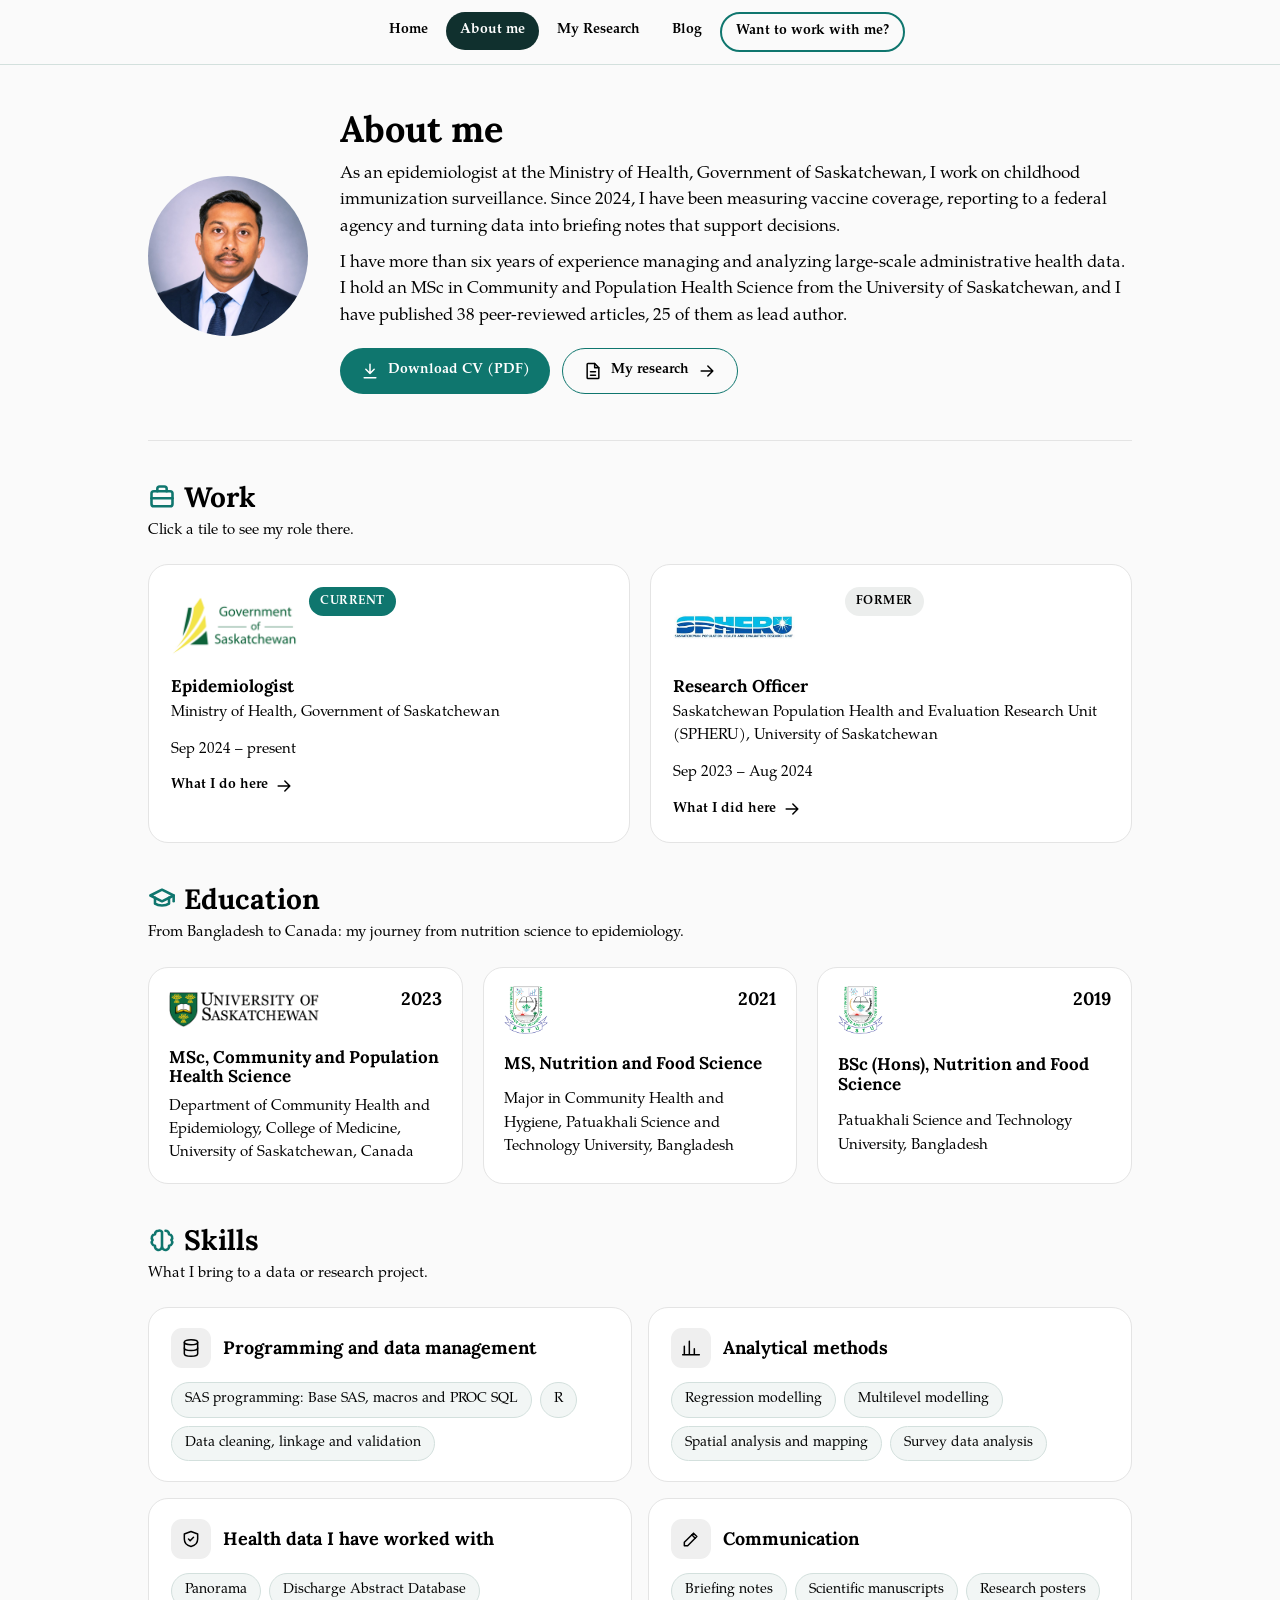
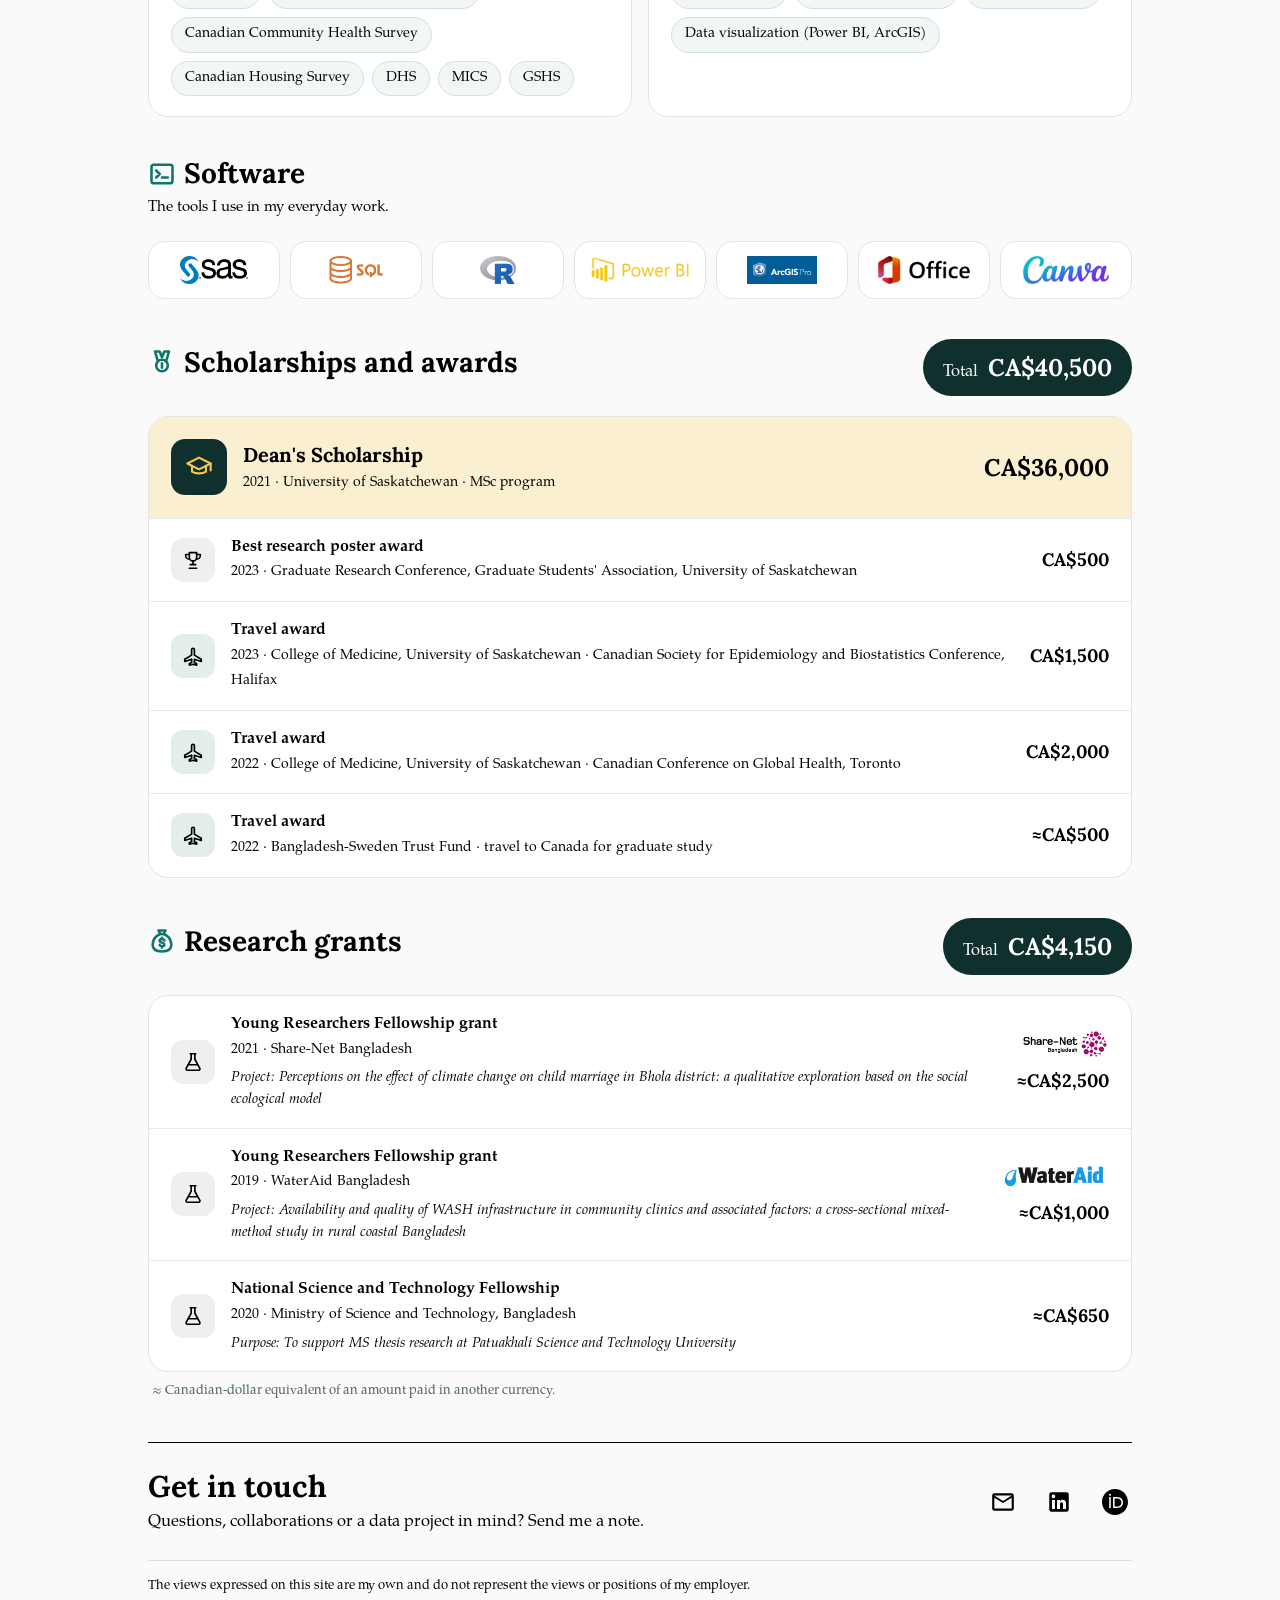
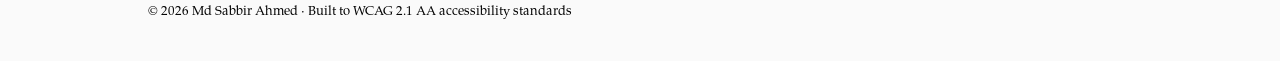
==== commit e5a03ac3: "About: skill tags not bold Co-Authored-By: Claude Opus 5.5 <noreply@anthropic.com> Claude-Session: h" ====
--- a/about.html
+++ b/about.html
@@ -21,19 +21,19 @@
 <meta property="og:url" content="https://episabbir.ca/about">
 <link rel="canonical" href="https://episabbir.ca/about">
 <meta name="twitter:card" content="summary_large_image">
-<link rel="stylesheet" href="css/style.css?v=1795467310">
+<link rel="stylesheet" href="css/style.css?v=1795530546">
 </head>
 <body>
 <nav class="site-nav" aria-label="Main"><div class="nav-bar"><span class="nav-here">About me</span><button class="menu-toggle" type="button" aria-expanded="false" aria-controls="main-menu"><svg class="icon" viewBox="0 0 24 24" aria-hidden="true"><path d="M4 7h16M4 12h16M4 17h16"/></svg>Menu</button></div><ul id="main-menu"><li><a href="index.html">Home</a></li><li><a href="about.html" aria-current="page">About me</a></li><li><a href="research.html">My Research</a></li><li><a href="blog.html">Blog</a></li><li><a href="work.html" class="cta">Want to work with me?</a></li></ul></nav>
 <main>
 <div class="wrap">
 <section class="summary" aria-labelledby="about-title">
-<img src="images/headshot-about.jpg?v=1795467310" alt="Md Sabbir Ahmed">
+<img src="images/headshot-about.jpg?v=1795530546" alt="Md Sabbir Ahmed">
 <div class="summary-text">
 <h1 id="about-title">About me</h1>
 <p>As an epidemiologist at the Ministry of Health, Government of Saskatchewan, I work on childhood immunization surveillance. Since 2024, I have been measuring vaccine coverage, reporting to a federal agency and turning data into briefing notes that support decisions.</p>
 <p>I have more than six years of experience managing and analyzing large-scale administrative health data. I hold an MSc in Community and Population Health Science from the University of Saskatchewan, and I have published 38 peer-reviewed articles, 25 of them as lead author.</p>
-<p class="about-btns" style="margin-top:18px"><a class="btn btn-primary" href="files/Md_Sabbir_Ahmed_CV.pdf?v=1795467310" target="_blank" rel="noopener"><svg class="icon" viewBox="0 0 24 24" aria-hidden="true"><path d="M12 4v11M7 10l5 5 5-5M5 20h14"/></svg> Download CV (PDF)</a> <a class="btn btn-outline" href="research.html"><svg class="icon" viewBox="0 0 24 24" aria-hidden="true"><path d="M14 3H6a1 1 0 0 0-1 1v16a1 1 0 0 0 1 1h12a1 1 0 0 0 1-1V8z"/><path d="M14 3v5h5M9 13h6M9 17h6"/></svg> My research <svg class="icon" viewBox="0 0 24 24" aria-hidden="true"><path d="M5 12h14M13 6l6 6-6 6"/></svg></a></p>
+<p class="about-btns" style="margin-top:18px"><a class="btn btn-primary" href="files/Md_Sabbir_Ahmed_CV.pdf?v=1795530546" target="_blank" rel="noopener"><svg class="icon" viewBox="0 0 24 24" aria-hidden="true"><path d="M12 4v11M7 10l5 5 5-5M5 20h14"/></svg> Download CV (PDF)</a> <a class="btn btn-outline" href="research.html"><svg class="icon" viewBox="0 0 24 24" aria-hidden="true"><path d="M14 3H6a1 1 0 0 0-1 1v16a1 1 0 0 0 1 1h12a1 1 0 0 0 1-1V8z"/><path d="M14 3v5h5M9 13h6M9 17h6"/></svg> My research <svg class="icon" viewBox="0 0 24 24" aria-hidden="true"><path d="M5 12h14M13 6l6 6-6 6"/></svg></a></p>
 </div>
 </section>
 
@@ -122,10 +122,10 @@
 <ul class="awards"><li><span class="award-ico pill pill-mint"><svg class="icon" viewBox="0 0 24 24" aria-hidden="true"><path d="M9 3h6M10 3v6L4.5 19a1.5 1.5 0 0 0 1.3 2h12.4a1.5 1.5 0 0 0 1.3-2L14 9V3"/><path d="M7 15h10"/></svg></span>
 <span class="what"><strong>Young Researchers Fellowship grant</strong><span>2021 · Share-Net Bangladesh</span>
 <span class="proj">Project: Perceptions on the effect of climate change on child marriage in Bhola district: a qualitative exploration based on the social ecological model</span></span>
-<span class="amt-col"><img class="grant-logo" src="images/logos/sharenet.png?v=1795467310" alt="Share-Net Bangladesh"><span class="amt">≈CA$2,500</span></span></li><li><span class="award-ico pill pill-mint"><svg class="icon" viewBox="0 0 24 24" aria-hidden="true"><path d="M9 3h6M10 3v6L4.5 19a1.5 1.5 0 0 0 1.3 2h12.4a1.5 1.5 0 0 0 1.3-2L14 9V3"/><path d="M7 15h10"/></svg></span>
+<span class="amt-col"><img class="grant-logo" src="images/logos/sharenet.png?v=1795530546" alt="Share-Net Bangladesh"><span class="amt">≈CA$2,500</span></span></li><li><span class="award-ico pill pill-mint"><svg class="icon" viewBox="0 0 24 24" aria-hidden="true"><path d="M9 3h6M10 3v6L4.5 19a1.5 1.5 0 0 0 1.3 2h12.4a1.5 1.5 0 0 0 1.3-2L14 9V3"/><path d="M7 15h10"/></svg></span>
 <span class="what"><strong>Young Researchers Fellowship grant</strong><span>2019 · WaterAid Bangladesh</span>
 <span class="proj">Project: Availability and quality of WASH infrastructure in community clinics and associated factors: a cross-sectional mixed-method study in rural coastal Bangladesh</span></span>
-<span class="amt-col"><img class="grant-logo" src="images/logos/wateraid.png?v=1795467310" alt="WaterAid"><span class="amt">≈CA$1,000</span></span></li><li><span class="award-ico pill pill-mint"><svg class="icon" viewBox="0 0 24 24" aria-hidden="true"><path d="M9 3h6M10 3v6L4.5 19a1.5 1.5 0 0 0 1.3 2h12.4a1.5 1.5 0 0 0 1.3-2L14 9V3"/><path d="M7 15h10"/></svg></span>
+<span class="amt-col"><img class="grant-logo" src="images/logos/wateraid.png?v=1795530546" alt="WaterAid"><span class="amt">≈CA$1,000</span></span></li><li><span class="award-ico pill pill-mint"><svg class="icon" viewBox="0 0 24 24" aria-hidden="true"><path d="M9 3h6M10 3v6L4.5 19a1.5 1.5 0 0 0 1.3 2h12.4a1.5 1.5 0 0 0 1.3-2L14 9V3"/><path d="M7 15h10"/></svg></span>
 <span class="what"><strong>National Science and Technology Fellowship</strong><span>2020 · Ministry of Science and Technology, Bangladesh</span>
 <span class="proj">Purpose: To support MS thesis research at Patuakhali Science and Technology University</span></span>
 <span class="amt-col"><span class="amt">≈CA$650</span></span></li></ul>
--- a/css/style.css
+++ b/css/style.css
@@ -531,3 +531,11 @@
 @font-face{font-family:'TeX Gyre Pagella';src:url(../fonts/pagella-bolditalic.woff) format('woff');font-weight:500 900;font-style:italic;font-display:swap}
 body{font-size:16.5px}
 button,input,select,textarea{font-family:inherit}
+
+/* 2026-11-23: Latest badge dot is red (text stays teal) */
+.latest-dot i{background:#e02424;animation-name:latestred}
+@keyframes latestred{0%{box-shadow:0 0 0 0 rgba(224,36,36,.7)}70%{box-shadow:0 0 0 9px rgba(224,36,36,0)}100%{box-shadow:0 0 0 0 rgba(224,36,36,0)}}
+@media (prefers-reduced-motion:reduce){.latest-dot i{animation:none}}
+
+/* 2026-11-24: About me skill tags in regular weight */
+.sk-tags li{font-weight:400}
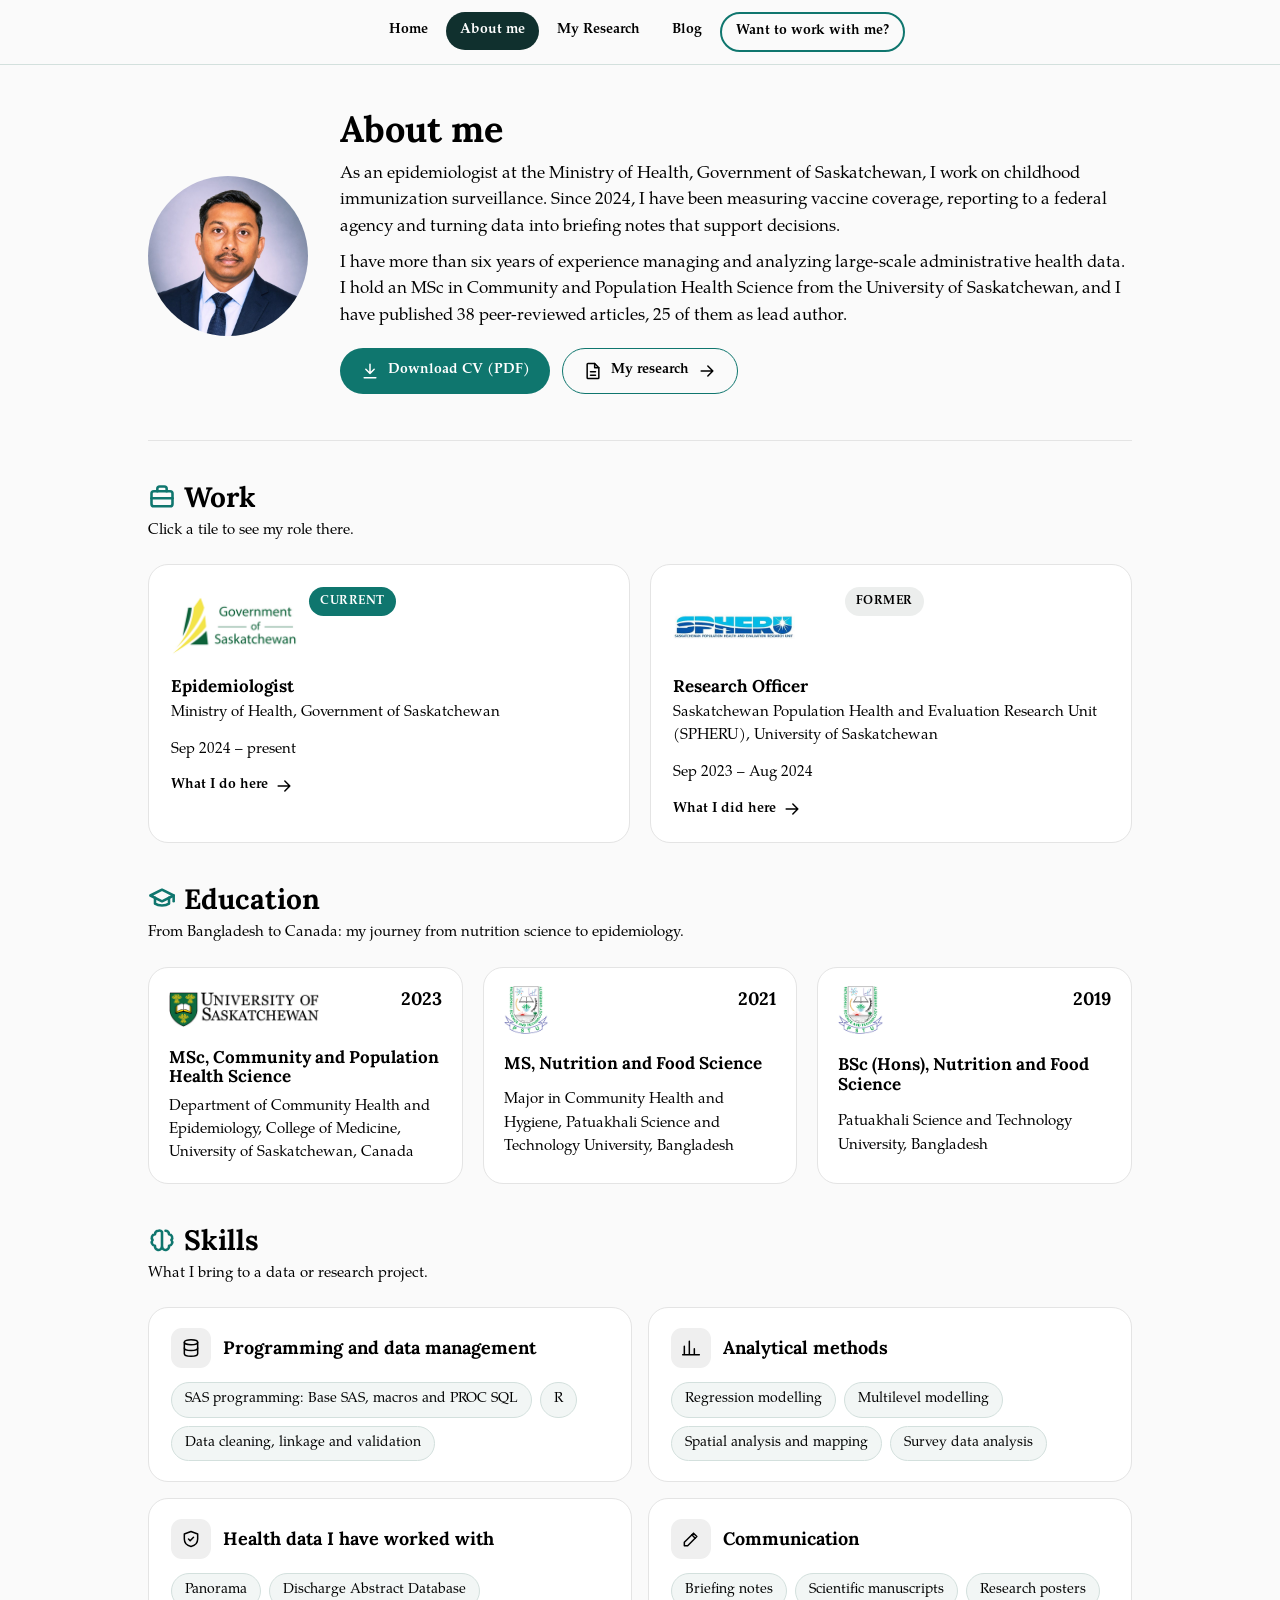
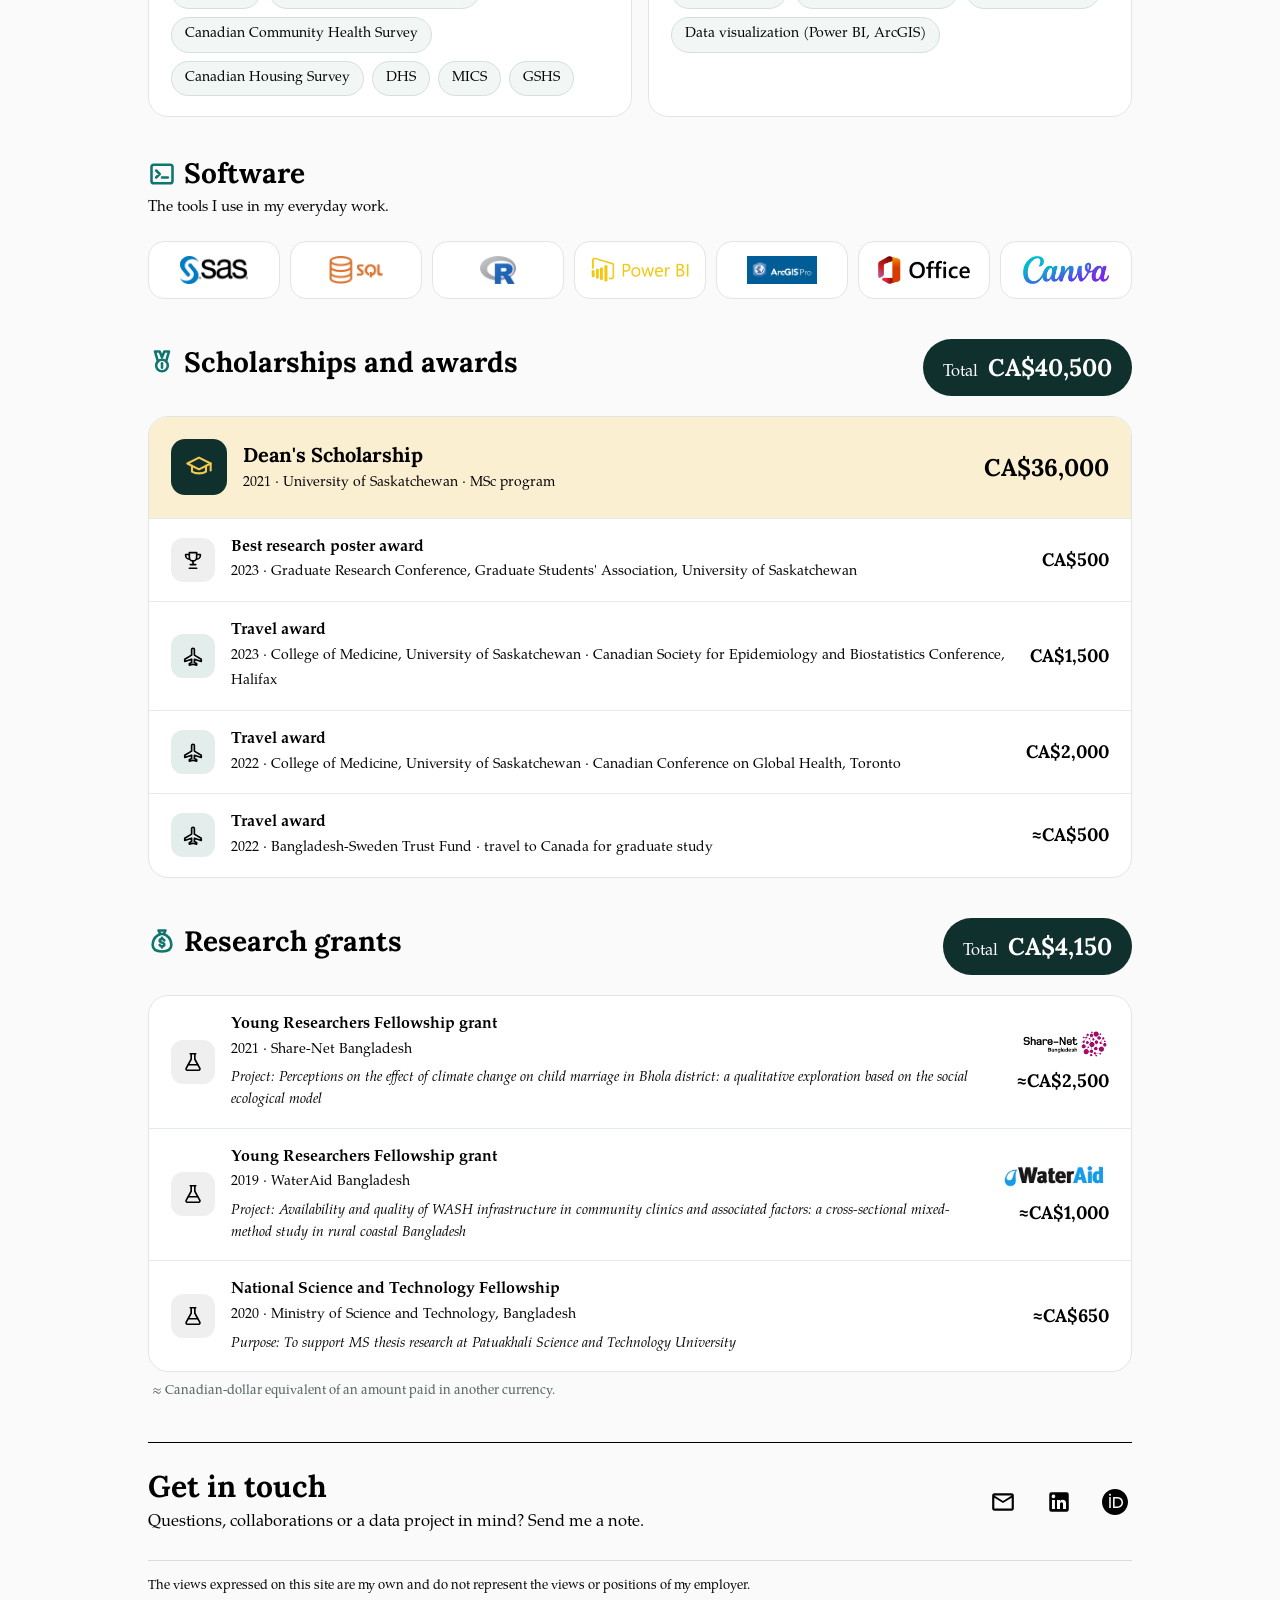
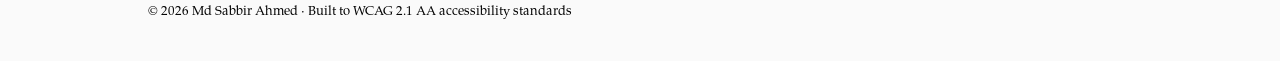
==== commit 87affaab: "Shrink images for faster loading (same look) Blog cards use 800px thumbnails (auto-made by build.py)" ====
--- a/about.html
+++ b/about.html
@@ -21,19 +21,19 @@
 <meta property="og:url" content="https://episabbir.ca/about">
 <link rel="canonical" href="https://episabbir.ca/about">
 <meta name="twitter:card" content="summary_large_image">
-<link rel="stylesheet" href="css/style.css?v=1795530546">
+<link rel="stylesheet" href="css/style.css?v=1795554502">
 </head>
 <body>
 <nav class="site-nav" aria-label="Main"><div class="nav-bar"><span class="nav-here">About me</span><button class="menu-toggle" type="button" aria-expanded="false" aria-controls="main-menu"><svg class="icon" viewBox="0 0 24 24" aria-hidden="true"><path d="M4 7h16M4 12h16M4 17h16"/></svg>Menu</button></div><ul id="main-menu"><li><a href="index.html">Home</a></li><li><a href="about.html" aria-current="page">About me</a></li><li><a href="research.html">My Research</a></li><li><a href="blog.html">Blog</a></li><li><a href="work.html" class="cta">Want to work with me?</a></li></ul></nav>
 <main>
 <div class="wrap">
 <section class="summary" aria-labelledby="about-title">
-<img src="images/headshot-about.jpg?v=1795530546" alt="Md Sabbir Ahmed">
+<img src="images/headshot-about.jpg?v=1795554502" alt="Md Sabbir Ahmed">
 <div class="summary-text">
 <h1 id="about-title">About me</h1>
 <p>As an epidemiologist at the Ministry of Health, Government of Saskatchewan, I work on childhood immunization surveillance. Since 2024, I have been measuring vaccine coverage, reporting to a federal agency and turning data into briefing notes that support decisions.</p>
 <p>I have more than six years of experience managing and analyzing large-scale administrative health data. I hold an MSc in Community and Population Health Science from the University of Saskatchewan, and I have published 38 peer-reviewed articles, 25 of them as lead author.</p>
-<p class="about-btns" style="margin-top:18px"><a class="btn btn-primary" href="files/Md_Sabbir_Ahmed_CV.pdf?v=1795530546" target="_blank" rel="noopener"><svg class="icon" viewBox="0 0 24 24" aria-hidden="true"><path d="M12 4v11M7 10l5 5 5-5M5 20h14"/></svg> Download CV (PDF)</a> <a class="btn btn-outline" href="research.html"><svg class="icon" viewBox="0 0 24 24" aria-hidden="true"><path d="M14 3H6a1 1 0 0 0-1 1v16a1 1 0 0 0 1 1h12a1 1 0 0 0 1-1V8z"/><path d="M14 3v5h5M9 13h6M9 17h6"/></svg> My research <svg class="icon" viewBox="0 0 24 24" aria-hidden="true"><path d="M5 12h14M13 6l6 6-6 6"/></svg></a></p>
+<p class="about-btns" style="margin-top:18px"><a class="btn btn-primary" href="files/Md_Sabbir_Ahmed_CV.pdf?v=1795554502" target="_blank" rel="noopener"><svg class="icon" viewBox="0 0 24 24" aria-hidden="true"><path d="M12 4v11M7 10l5 5 5-5M5 20h14"/></svg> Download CV (PDF)</a> <a class="btn btn-outline" href="research.html"><svg class="icon" viewBox="0 0 24 24" aria-hidden="true"><path d="M14 3H6a1 1 0 0 0-1 1v16a1 1 0 0 0 1 1h12a1 1 0 0 0 1-1V8z"/><path d="M14 3v5h5M9 13h6M9 17h6"/></svg> My research <svg class="icon" viewBox="0 0 24 24" aria-hidden="true"><path d="M5 12h14M13 6l6 6-6 6"/></svg></a></p>
 </div>
 </section>
 
@@ -122,10 +122,10 @@
 <ul class="awards"><li><span class="award-ico pill pill-mint"><svg class="icon" viewBox="0 0 24 24" aria-hidden="true"><path d="M9 3h6M10 3v6L4.5 19a1.5 1.5 0 0 0 1.3 2h12.4a1.5 1.5 0 0 0 1.3-2L14 9V3"/><path d="M7 15h10"/></svg></span>
 <span class="what"><strong>Young Researchers Fellowship grant</strong><span>2021 · Share-Net Bangladesh</span>
 <span class="proj">Project: Perceptions on the effect of climate change on child marriage in Bhola district: a qualitative exploration based on the social ecological model</span></span>
-<span class="amt-col"><img class="grant-logo" src="images/logos/sharenet.png?v=1795530546" alt="Share-Net Bangladesh"><span class="amt">≈CA$2,500</span></span></li><li><span class="award-ico pill pill-mint"><svg class="icon" viewBox="0 0 24 24" aria-hidden="true"><path d="M9 3h6M10 3v6L4.5 19a1.5 1.5 0 0 0 1.3 2h12.4a1.5 1.5 0 0 0 1.3-2L14 9V3"/><path d="M7 15h10"/></svg></span>
+<span class="amt-col"><img class="grant-logo" src="images/logos/sharenet.png?v=1795554502" alt="Share-Net Bangladesh"><span class="amt">≈CA$2,500</span></span></li><li><span class="award-ico pill pill-mint"><svg class="icon" viewBox="0 0 24 24" aria-hidden="true"><path d="M9 3h6M10 3v6L4.5 19a1.5 1.5 0 0 0 1.3 2h12.4a1.5 1.5 0 0 0 1.3-2L14 9V3"/><path d="M7 15h10"/></svg></span>
 <span class="what"><strong>Young Researchers Fellowship grant</strong><span>2019 · WaterAid Bangladesh</span>
 <span class="proj">Project: Availability and quality of WASH infrastructure in community clinics and associated factors: a cross-sectional mixed-method study in rural coastal Bangladesh</span></span>
-<span class="amt-col"><img class="grant-logo" src="images/logos/wateraid.png?v=1795530546" alt="WaterAid"><span class="amt">≈CA$1,000</span></span></li><li><span class="award-ico pill pill-mint"><svg class="icon" viewBox="0 0 24 24" aria-hidden="true"><path d="M9 3h6M10 3v6L4.5 19a1.5 1.5 0 0 0 1.3 2h12.4a1.5 1.5 0 0 0 1.3-2L14 9V3"/><path d="M7 15h10"/></svg></span>
+<span class="amt-col"><img class="grant-logo" src="images/logos/wateraid.png?v=1795554502" alt="WaterAid"><span class="amt">≈CA$1,000</span></span></li><li><span class="award-ico pill pill-mint"><svg class="icon" viewBox="0 0 24 24" aria-hidden="true"><path d="M9 3h6M10 3v6L4.5 19a1.5 1.5 0 0 0 1.3 2h12.4a1.5 1.5 0 0 0 1.3-2L14 9V3"/><path d="M7 15h10"/></svg></span>
 <span class="what"><strong>National Science and Technology Fellowship</strong><span>2020 · Ministry of Science and Technology, Bangladesh</span>
 <span class="proj">Purpose: To support MS thesis research at Patuakhali Science and Technology University</span></span>
 <span class="amt-col"><span class="amt">≈CA$650</span></span></li></ul>
